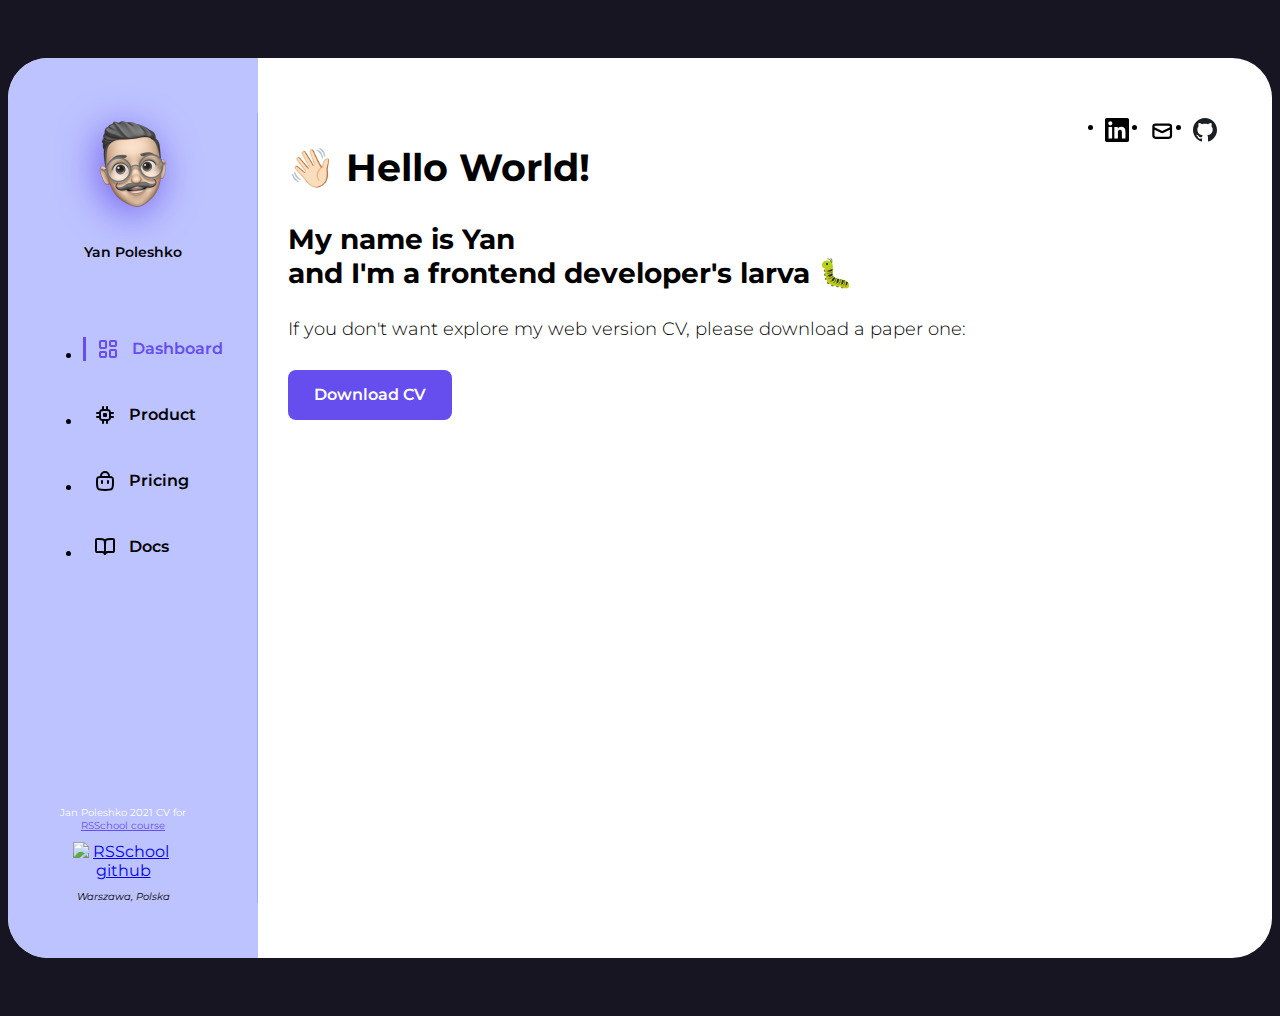
==== cv-html-css/index.html @ 8438a8d0 "feat: add social links to header and start section" ====
<!DOCTYPE html>

<html lang="en">

<head>
    <meta charset="UTF-8">
    <meta http-equiv="X-UA-Compatible" content="IE=edge">
    <meta name="viewport" content="width=device-width, initial-scale=1.0">


    <link rel="stylesheet" href="https://unpkg.com/sanitize.css">
    <link rel="stylesheet" href="./style.css">

    <script async src="script.js" type="module"></script>

    <link rel="apple-touch-icon" sizes="180x180" href="assets/favicon/apple-touch-icon.png">
    <link rel="icon" type="image/png" sizes="32x32" href="assets/favicon/favicon-32x32.png">
    <link rel="icon" type="image/png" sizes="16x16" href="assets/favicon/favicon-16x16.png">
    <link rel="manifest" href="assets/favicon/site.webmanifest">
    <link rel="mask-icon" href="assets/favicon/safari-pinned-tab.svg" color="#5bbad5">
    <meta name="msapplication-TileColor" content="#da532c">
    <meta name="theme-color" content="#ffffff">

    <title>CV Jan Poleshko</title>
</head>

<body>
    <div class="body__container">
        <header>
            <div class="header__container">
                <div class="sideheader__photo_container">
                    <figure id="my_photo">
                        <img src="images/memoji.png"
                             alt="My memoji">
                    </figure>
                </div>
                <div class="sideheader__name_container">
                    <h1>Yan Poleshko</h1>
                </div>
                <div class="sideheader__menu_container">
                    <nav class="main_navigation">
                        <ul>
                            <li class="main_navigation__item active"><a href="#" id="dashboard">Dashboard</a></li>
                            <li class="main_navigation__item"><a href="#" id="product">Product</a></li>
                            <li class="main_navigation__item"><a href="#" id="pricing">Pricing</a></li>
                            <li class="main_navigation__item"><a href="#" id="docs">Docs</a></li>
                        </ul>
                    </nav>
                </div>
                <div class="topheader__socials_container">
                    <nav class="social_navigation">
                        <ul>
                            <li class="social_navigation__item"><a href="https://www.linkedin.com/in/shadowinhaze/" id="linkedin" title="My LinkedIn: @shadowinhaze"></a></li>
                            <li class="social_navigation__item"><a href="mailto:poleshkophillip@gmail.com" id="e-mail" title="Send me a mail!"></a></li>
                            <li class="social_navigation__item"><a href="#" id="github" title="My opens github repos"></a></li>
                        </ul>
                    </nav>
                </div>
            </div>
            <!-- <figure id="my_photo">
                <img src="images/photo.png"
                     alt="My face">
                <figcaption>Hi, it's me</figcaption>
            </figure> --> 
        </header>
        <main>
            <section id="greeting">
                <h2>👋🏻 Hello World!</h2>
                <h3>My name is Yan<br>and I'm a frontend developer's larva 🐛</h3>
                <p>If you don't want explore my web version CV, please download a paper one:</p>
                <a href="#" class="default_button" title="download paper version of Yan's CV">Download CV</a>
            </section>
            <!-- <section id="summary">
                <h3>Summary</h3>
                <p>
                    Want to create and maintain optimally functional websites and applications as tools in achieving the
                    company mission and vision.
                    
                    As a part of a marketing department in previous company, I intented to make good POS-meterials, watched
                    for SEO and base workflow, promotions for various channels.
                    
                    One of my goals includes constantly improving my skills in web-development.
                    
                    I want to use my knowledges of business processes to build rather good ERP / CRM systems, improve
                    synchronizations between different modern and performance systems.
                </p>
            </section>
    
            <section id="main_Features">
                <div class="main_Features__block">
                    <h3>Employment</h3>
                    <div>
                        <h4>Algimed Ltd. WebMaster</h4>
                        <p>2015 - 2021</p>
                    </div>
                </div>
    
                <div class="main_Features__block">
                    <h3>Education</h3>
                    <div>
                        <h4>BSU (Belarus)</h4>
                        <p>2012-17 -> Biological faculty Bachelor</p>
                    </div>
                </div>
    
                <div class="main_Features__block">
                    <h3>Examples</h3>
                    <div>
                        <ul class="exp-list">
                            <li>Sites of Algimed Ltd (<a href="algimed.com" target="_blank">algimed.com</a>, <a
                                    href="algimed-techno.com" target="_blank">algimed-techno.com</a>);</li>
                            <li><a href="https://www.codewars.com/users/shadowinhaze/completed_solutions"
                                    target="_blank">Profile</a> at CodeWars platform.</li>
                        </ul>
                    </div>
                </div>
    
                <div class="main_Features__block">
                    <h3>Technical skills</h3>
                    <div>
                        <ul class="exp-list">
                            <li>Javascript</li>
                            <li>HTML and CSS</li>
                            <li>Bash</li>
                            <li>Git</li>
                            <li>UNIX</li>
                            <li>Docker</li>
                            <li>PHP</li>
                            <li>UX/UI</li>
                            <li>InDesign / Illustrator</li>
                        </ul>
                    </div>
                </div>
    
                <div class="main_Features__block">
                    <h3>Languages</h3>
                    <div>
                        <ul class="default-list">
                            <li><strong>Russian</strong> - native;</li>
                            <li><strong>Polish</strong> - B1;</li>
                            <li><strong>English</strong> - A2 / B1, lots of chat with SM / PM / Applicators from different
                                companies.
                            </li>
                        </ul>
                    </div>
                </div>
            </section> -->
        </main>
        <footer>
            <div class="footer_container">
                <p class="footer_text">Jan Poleshko 2021 CV for<br><a href="https://rs.school/js/">RSSchool course</a></p>
                <a href="https://github.com/rolling-scopes-school" title="RSS project github"><img class="logo" src="https://rs.school/images/rs_school_js.svg" alt="RSSchool github"></a>
                <address>
                    Warszawa, Polska
                </address>
            </div>
        </footer>
    </div>
</body>

</html>
---- cv-html-css/style.css ----
@import url("https://fonts.googleapis.com/css2?family=Montserrat:wght@300;400;600;700&display=swap");
header {
  width: 230px;
  background-color: #BDC3FF;
  border-radius: 40px 0 0 40px;
  padding: 55px 0px 55px 20px;
}
header .header__container {
  display: flex;
  flex-direction: column;
  height: 100%;
  padding-right: 20px;
  border-right: 1px solid #A3AAF5;
}
header .header__container .sideheader__photo_container figure {
  margin: 0;
  text-align: center;
}
header .header__container .sideheader__photo_container figure img {
  filter: drop-shadow(-4px 8px 19px rgba(101, 77, 238, 0.82));
}
header .header__container .sideheader__name_container {
  margin: 15px 0 50px 0px;
}
header .header__container .sideheader__name_container h1 {
  font-style: normal;
  font-weight: 600;
  font-size: 14px;
  line-height: 17px;
  text-align: center;
}
header .header__container .sideheader__menu_container {
  flex-grow: 2;
  display: flex;
  justify-content: center;
}
header .header__container .sideheader__menu_container .main_navigation .main_navigation__item {
  margin-bottom: 42px;
}
header .header__container .sideheader__menu_container .main_navigation .main_navigation__item a {
  position: relative;
  font-weight: 600;
  font-size: 16px;
  line-height: 20px;
  display: flex;
  align-items: center;
  padding-left: 10px;
  color: #000000;
  text-decoration: none;
}
header .header__container .sideheader__menu_container .main_navigation .main_navigation__item a:before {
  content: "";
  height: 24px;
  width: 24px;
  margin-right: 12px;
}
header .header__container .sideheader__menu_container .main_navigation .main_navigation__item #dashboard:before {
  background-image: url(./images/icons/dashboard_alt.svg);
}
header .header__container .sideheader__menu_container .main_navigation .main_navigation__item #product:before {
  background-image: url(./images/icons/cpu.svg);
}
header .header__container .sideheader__menu_container .main_navigation .main_navigation__item #pricing:before {
  background-image: url(./images/icons/bag.svg);
}
header .header__container .sideheader__menu_container .main_navigation .main_navigation__item #docs:before {
  background-image: url(./images/icons/book_open.svg);
}
header .header__container .sideheader__menu_container .main_navigation .main_navigation__item.active a {
  color: #654DEE;
  border-left: 3px solid #654DEE;
}
header .header__container .sideheader__menu_container .main_navigation .main_navigation__item.active a:before {
  filter: invert(27%) sepia(99%) saturate(2144%) hue-rotate(239deg) brightness(94%) contrast(98%);
}
header .header__container .topheader__socials_container {
  position: absolute;
  top: 44px;
  right: 55px;
}
header .header__container .topheader__socials_container .social_navigation ul {
  display: flex;
  column-gap: 20px;
}
header .header__container .topheader__socials_container .social_navigation ul .social_navigation__item a {
  display: block;
  width: 24px;
  height: 24px;
  background-size: cover;
  background-repeat: no-repeat;
}
header .header__container .topheader__socials_container .social_navigation ul .social_navigation__item a:hover {
  filter: invert(27%) sepia(99%) saturate(2144%) hue-rotate(239deg) brightness(94%) contrast(98%);
}
header .header__container .topheader__socials_container .social_navigation ul .social_navigation__item #linkedin {
  background-image: url(./images/icons/linkedin.svg);
}
header .header__container .topheader__socials_container .social_navigation ul .social_navigation__item #github {
  background-image: url(./images/icons/github.svg);
}
header .header__container .topheader__socials_container .social_navigation ul .social_navigation__item #e-mail {
  background-image: url(./images/icons/envelop.svg);
  background-size: 110%;
}

main {
  padding: 55px 0 55px 30px;
}

#greeting h2 {
  font-weight: bold;
  font-size: 38px;
  line-height: 46px;
}
#greeting h3 {
  font-size: 28px;
}
#greeting p {
  font-weight: 300;
  font-size: 18px;
  line-height: 22px;
}

footer {
  position: absolute;
  bottom: 55px;
  left: 52px;
}
footer .footer_container {
  justify-self: flex-end;
  text-align: center;
}
footer .footer_container .footer_text {
  text-align: center;
  font-size: 10px;
  color: #ffffff;
}
footer .footer_container .footer_text a {
  color: #654DEE;
}
footer .footer_container .logo {
  max-width: 100px;
}
footer .footer_container address {
  margin-top: 10px;
  font-size: 10px;
}

html {
  scroll-behavior: smooth;
  background-color: #171521;
  font-family: Montserrat;
}

body {
  display: flex;
  justify-content: center;
}

.body__container {
  position: relative;
  display: flex;
  width: 1440px;
  min-height: 900px;
  margin: 50px 0;
  background-color: #ffffff;
  border-radius: 40px;
}

.default_button {
  display: block;
  width: max-content;
  font-size: 16px;
  font-weight: 600;
  line-height: 20px;
  color: white;
  background: #654DEE;
  padding: 15px 26px;
  border-radius: 8px;
  text-decoration: none;
  margin: 30px 0;
  transition: all 0.3s ease;
}
.default_button:hover {
  background: #171521;
}

/*# sourceMappingURL=style.css.map */
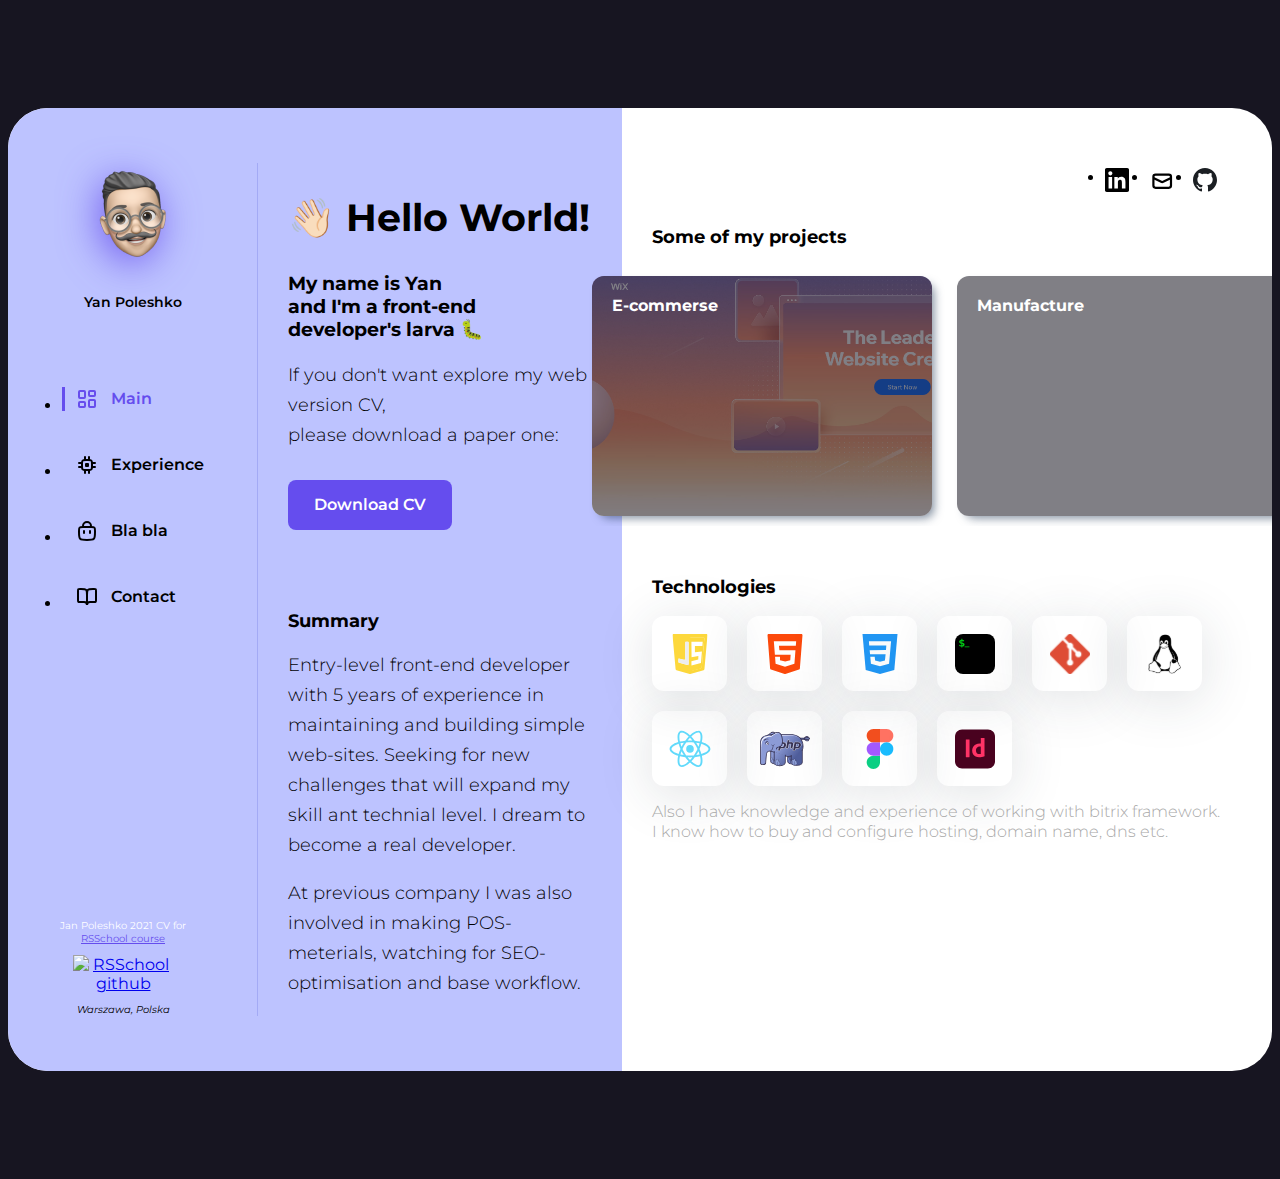
==== commit 7a8a3b2c: "feat: add page switcher and main_page content" ====
--- a/cv-html-css/index.html
+++ b/cv-html-css/index.html
@@ -11,7 +11,8 @@
     <link rel="stylesheet" href="https://unpkg.com/sanitize.css">
     <link rel="stylesheet" href="./style.css">
 
-    <script async src="script.js" type="module"></script>
+    <script async src="./scripts/slider.js" type="module"></script>
+    <script async src="./scripts/pager.js" type="module"></script>
 
     <link rel="apple-touch-icon" sizes="180x180" href="assets/favicon/apple-touch-icon.png">
     <link rel="icon" type="image/png" sizes="32x32" href="assets/favicon/favicon-32x32.png">
@@ -30,8 +31,8 @@
             <div class="header__container">
                 <div class="sideheader__photo_container">
                     <figure id="my_photo">
-                        <img src="images/memoji.png"
-                             alt="My memoji">
+                        <img src="images/memoji.png" alt="My memoji">
+                        <!-- <img src="images/photo_rep.png" alt="My memoji"> -->
                     </figure>
                 </div>
                 <div class="sideheader__name_container">
@@ -40,10 +41,10 @@
                 <div class="sideheader__menu_container">
                     <nav class="main_navigation">
                         <ul>
-                            <li class="main_navigation__item active"><a href="#" id="dashboard">Dashboard</a></li>
-                            <li class="main_navigation__item"><a href="#" id="product">Product</a></li>
-                            <li class="main_navigation__item"><a href="#" id="pricing">Pricing</a></li>
-                            <li class="main_navigation__item"><a href="#" id="docs">Docs</a></li>
+                            <li class="main_navigation__item active"><a href="#" id="dashboard" data-for-page="main_page">Main</a></li>
+                            <li class="main_navigation__item"><a href="#" id="product" data-for-page="exp">Experience</a></li>
+                            <li class="main_navigation__item"><a href="#" id="pricing" data-for-page="bla">Bla bla</a></li>
+                            <li class="main_navigation__item"><a href="#" id="docs" data-for-page="contact">Contact</a></li>
                         </ul>
                     </nav>
                 </div>
@@ -57,36 +58,68 @@
                     </nav>
                 </div>
             </div>
-            <!-- <figure id="my_photo">
-                <img src="images/photo.png"
-                     alt="My face">
-                <figcaption>Hi, it's me</figcaption>
-            </figure> --> 
         </header>
         <main>
-            <section id="greeting">
-                <h2>👋🏻 Hello World!</h2>
-                <h3>My name is Yan<br>and I'm a frontend developer's larva 🐛</h3>
-                <p>If you don't want explore my web version CV, please download a paper one:</p>
-                <a href="#" class="default_button" title="download paper version of Yan's CV">Download CV</a>
-            </section>
-            <!-- <section id="summary">
-                <h3>Summary</h3>
-                <p>
-                    Want to create and maintain optimally functional websites and applications as tools in achieving the
-                    company mission and vision.
+            <div class="main__page_content is-active" data-page="main_page">
+                <div class="main__container left_container">
+                    <section id="greeting">
+                        <h2>👋🏻 Hello World!</h2>
+                        <h3>My name is Yan<br>and I'm a front-end developer's larva 🐛</h3>
+                        <p class="default_p">If you don't want explore my web version CV,<br> please download a paper one:</p>
+                        <a href="#" class="default_button" title="download paper version of Yan's CV">Download CV</a>
+                    </section>
                     
-                    As a part of a marketing department in previous company, I intented to make good POS-meterials, watched
-                    for SEO and base workflow, promotions for various channels.
-                    
-                    One of my goals includes constantly improving my skills in web-development.
-                    
-                    I want to use my knowledges of business processes to build rather good ERP / CRM systems, improve
-                    synchronizations between different modern and performance systems.
-                </p>
-            </section>
-    
-            <section id="main_Features">
+                    <section id="summary">
+                        <h3 class="default_h3">Summary</h3>
+                        <p class="default_p">
+                            Entry-level front-end developer with 5 years of experience in maintaining and building simple web-sites.
+                            Seeking for new challenges that will expand my skill ant technial level. I dream to become a real developer.
+                        </p>
+                        <p class="default_p">
+                            At previous company I was also involved in making POS-meterials, watching for SEO-optimisation and base workflow.
+                        </p>
+                    </section>
+                </div>
+                <div class="main__container right_container">
+                    <section id="projects_slider">
+                        <h3 class="default_h3">Some of my projects</h3>
+                        <div class="slider__wrapper">
+                            <div id="al" class="slider__item"><h4>E-commerse</h4></div>
+                            <div id="at" class="slider__item"><h4>Manufacture</h4></div>
+                            <div id="rss-webclock" class="slider__item"><h4>Web-clock</h4></div>
+                            <div id="rss-webplayer" class="slider__item"><h4>Web-player</h4></div>
+                            <div id="tf" class="slider__item"><h4>Agriculture</h4></div>
+                        </div>
+                    </section>
+                    <section id="skills">
+                        <h3 class="default_h3">Technologies</h3>
+                        <ul class="skills-list">
+                            <li id="js">Javascript</li>
+                            <li id="html5">HTML and CSS</li>
+                            <li id="css3">CSS3</li>
+                            <li id="bash">Bash</li>
+                            <li id="git">Git</li>
+                            <li id="linux">UNIX</li>
+                            <li id="react">React</li>
+                            <li id="php">PHP</li>
+                            <li id="ux_ui">UX/UI</li>
+                            <li id="adobe">InDesign / Illustrator</li>
+                        </ul>
+                        <p class="default_p">Also I have knowledge and experience of working with bitrix framework.<br>I know how to buy and configure hosting, domain name, dns etc.</p>
+                    </section>
+                </div>
+            </div>
+            
+            <div class="main__page_content" data-page="exp">
+                <h1>Experience</h1>
+            </div>
+            <div class="main__page_content" data-page="bla">
+                <h1>Bla bla</h1>
+            </div>
+            <div class="main__page_content" data-page="contact">
+                <h1>Contact</h1>
+            </div>
+            <!-- <section id="main_Features">
                 <div class="main_Features__block">
                     <h3>Employment</h3>
                     <div>
@@ -114,24 +147,7 @@
                         </ul>
                     </div>
                 </div>
-    
-                <div class="main_Features__block">
-                    <h3>Technical skills</h3>
-                    <div>
-                        <ul class="exp-list">
-                            <li>Javascript</li>
-                            <li>HTML and CSS</li>
-                            <li>Bash</li>
-                            <li>Git</li>
-                            <li>UNIX</li>
-                            <li>Docker</li>
-                            <li>PHP</li>
-                            <li>UX/UI</li>
-                            <li>InDesign / Illustrator</li>
-                        </ul>
-                    </div>
-                </div>
-    
+      
                 <div class="main_Features__block">
                     <h3>Languages</h3>
                     <div>
--- a/cv-html-css/style.css
+++ b/cv-html-css/style.css
@@ -1,6 +1,24 @@
 @import url("https://fonts.googleapis.com/css2?family=Montserrat:wght@300;400;600;700&display=swap");
+.default_h3 {
+  font-family: Montserrat;
+  font-style: normal;
+  font-weight: bold;
+  font-size: 18px;
+  line-height: 22px;
+  color: #000000;
+}
+
+.default_p {
+  font-family: Montserrat;
+  font-style: normal;
+  font-weight: 300;
+  font-size: 18px;
+  line-height: 30px;
+  color: #000000;
+}
+
 header {
-  width: 230px;
+  min-width: 230px;
   background-color: #BDC3FF;
   border-radius: 40px 0 0 40px;
   padding: 55px 0px 55px 20px;
@@ -47,6 +65,7 @@
   padding-left: 10px;
   color: #000000;
   text-decoration: none;
+  border-left: 3px solid transparent;
 }
 header .header__container .sideheader__menu_container .main_navigation .main_navigation__item a:before {
   content: "";
@@ -103,8 +122,24 @@
   background-size: 110%;
 }
 
-main {
-  padding: 55px 0 55px 30px;
+.main__page_content {
+  flex-grow: 2;
+  display: none;
+}
+.main__page_content.is-active {
+  display: flex;
+}
+.main__page_content .main__container {
+  height: 100%;
+}
+.main__page_content .main__container.left_container {
+  max-width: 580px;
+  padding: 55px 30px;
+  background-color: #BDC3FF;
+}
+.main__page_content .main__container.right_container {
+  padding: 100px 0px 55px 30px;
+  flex-grow: 2;
 }
 
 #greeting h2 {
@@ -112,13 +147,130 @@
   font-size: 38px;
   line-height: 46px;
 }
-#greeting h3 {
-  font-size: 28px;
-}
-#greeting p {
-  font-weight: 300;
-  font-size: 18px;
-  line-height: 22px;
+
+#summary {
+  margin-top: 80px;
+}
+
+#projects_slider {
+  display: flex;
+  flex-wrap: wrap;
+  justify-content: flex-start;
+}
+#projects_slider .slider__wrapper {
+  max-width: 670px;
+  margin-left: -70px;
+  display: flex;
+  column-gap: 25px;
+  padding: 10px;
+  overflow-x: scroll;
+  scrollbar-width: none;
+}
+#projects_slider .slider__wrapper::-webkit-scrollbar {
+  width: 0;
+}
+#projects_slider .slider__wrapper.active {
+  cursor: grabbing;
+  cursor: -webkit-grabbing;
+}
+#projects_slider .slider__wrapper.active .slider__item h4::selection {
+  background-color: transparent;
+}
+#projects_slider .slider__wrapper.active .slider__item h4::-moz-selection {
+  background-color: transparent;
+}
+#projects_slider .slider__wrapper .slider__item {
+  position: relative;
+  height: 200px;
+  min-width: 300px;
+  padding: 20px;
+  background: #ffffff;
+  box-shadow: 5px 5px 10px -3px rgba(23, 48, 79, 0.55);
+  border-radius: 12px;
+  background-size: cover;
+}
+#projects_slider .slider__wrapper .slider__item h4 {
+  position: absolute;
+  margin: 0;
+  color: #ffffff;
+}
+#projects_slider .slider__wrapper .slider__item::before {
+  content: "";
+  position: absolute;
+  height: 100%;
+  width: 100%;
+  top: 0;
+  left: 0;
+  border-radius: 12px;
+  background: rgba(23, 21, 33, 0.55);
+}
+#projects_slider .slider__wrapper #al {
+  background-image: url("./images/proj-slider/wix.png");
+}
+
+#skills {
+  margin-top: 50px;
+}
+#skills .skills-list {
+  display: flex;
+  column-gap: 20px;
+  row-gap: 20px;
+  flex-wrap: wrap;
+}
+#skills .skills-list li {
+  height: 75px;
+  width: 75px;
+  box-shadow: 0px 8px 54px rgba(40, 52, 67, 0.15);
+  list-style-type: none;
+  color: transparent;
+  border-radius: 12px;
+  background-size: 40px 40px;
+  background-repeat: no-repeat;
+  background-position: center;
+}
+#skills .skills-list li::selection {
+  background-color: transparent;
+}
+#skills .skills-list li::-moz-selection {
+  background-color: transparent;
+}
+#skills #js {
+  background-image: url("./images/icons/technology/js.svg");
+}
+#skills #html5 {
+  background-image: url("./images/icons/technology/html-5.svg");
+}
+#skills #css3 {
+  background-image: url("./images/icons/technology/css-3.svg");
+}
+#skills #git {
+  background-image: url("./images/icons/technology/git.svg");
+}
+#skills #bash {
+  background-image: url("./images/icons/technology/bash.svg");
+}
+#skills #linux {
+  background-image: url("./images/icons/technology/linux.svg");
+}
+#skills #react {
+  background-image: url("./images/icons/technology/react.svg");
+  background-size: 70px 70px;
+}
+#skills #php {
+  background-image: url("./images/icons/technology/php.svg");
+  background-size: 50px 50px;
+}
+#skills #ux_ui {
+  background-image: url("./images/icons/technology/figma.svg");
+  background-size: 40px 40px;
+}
+#skills #adobe {
+  background-image: url("./images/icons/technology/adobe.svg");
+}
+#skills p {
+  color: #a8a8a8;
+  font-size: 16px;
+  line-height: 20px;
 }
 
 footer {
@@ -146,6 +298,10 @@
   font-size: 10px;
 }
 
+ul {
+  padding-left: 0;
+}
+
 html {
   scroll-behavior: smooth;
   background-color: #171521;
@@ -154,6 +310,7 @@
 
 body {
   display: flex;
+  align-items: center;
   justify-content: center;
 }
 
@@ -161,8 +318,8 @@
   position: relative;
   display: flex;
   width: 1440px;
-  min-height: 900px;
-  margin: 50px 0;
+  min-height: 800px;
+  margin: 100px 0;
   background-color: #ffffff;
   border-radius: 40px;
 }
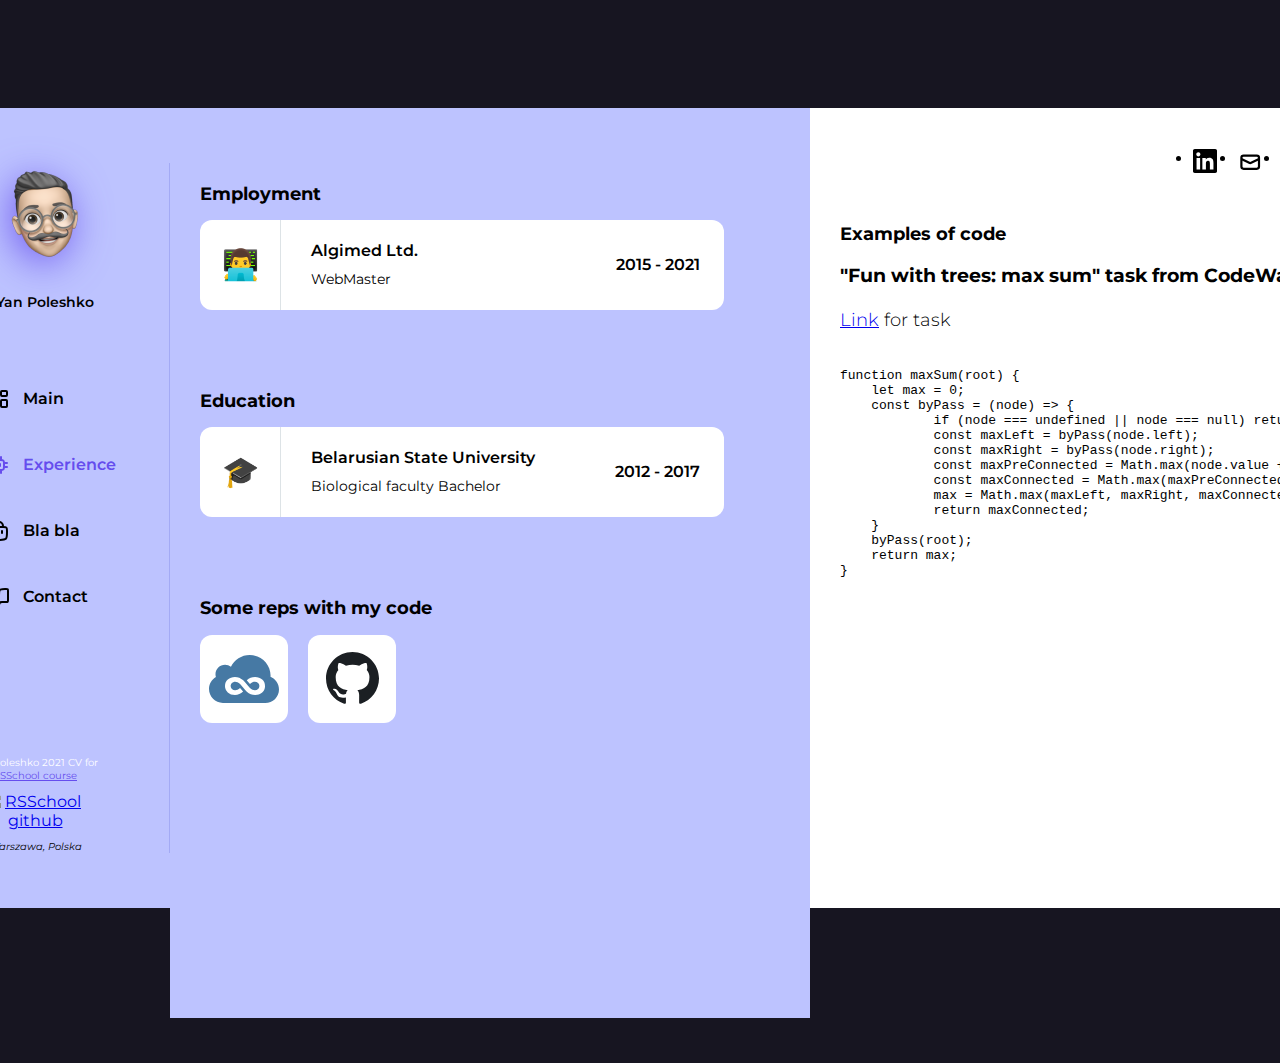
==== commit 02b5a768: "feat: add the second page of cv" ====
--- a/cv-html-css/index.html
+++ b/cv-html-css/index.html
@@ -9,11 +9,15 @@
 
 
     <link rel="stylesheet" href="https://unpkg.com/sanitize.css">
+    <link rel="stylesheet" href="//cdnjs.cloudflare.com/ajax/libs/highlight.js/11.2.0/styles/default.min.css">
     <link rel="stylesheet" href="./style.css">
-
+    
+
+    <script src="//cdnjs.cloudflare.com/ajax/libs/highlight.js/11.2.0/highlight.min.js"></script>
+    <script>hljs.highlightAll();</script>
     <script async src="./scripts/slider.js" type="module"></script>
     <script async src="./scripts/pager.js" type="module"></script>
-
+    
     <link rel="apple-touch-icon" sizes="180x180" href="assets/favicon/apple-touch-icon.png">
     <link rel="icon" type="image/png" sizes="32x32" href="assets/favicon/favicon-32x32.png">
     <link rel="icon" type="image/png" sizes="16x16" href="assets/favicon/favicon-16x16.png">
@@ -41,26 +45,26 @@
                 <div class="sideheader__menu_container">
                     <nav class="main_navigation">
                         <ul>
-                            <li class="main_navigation__item active"><a href="#" id="dashboard" data-for-page="main_page">Main</a></li>
-                            <li class="main_navigation__item"><a href="#" id="product" data-for-page="exp">Experience</a></li>
-                            <li class="main_navigation__item"><a href="#" id="pricing" data-for-page="bla">Bla bla</a></li>
-                            <li class="main_navigation__item"><a href="#" id="docs" data-for-page="contact">Contact</a></li>
+                            <li class="main_navigation__item"><a href="#main" id="dashboard" data-for-page="main_page">Main</a></li>
+                            <li class="main_navigation__item active"><a href="#experience" id="product" data-for-page="exp">Experience</a></li>
+                            <li class="main_navigation__item"><a href="#bla" id="pricing" data-for-page="bla">Bla bla</a></li>
+                            <li class="main_navigation__item"><a href="#contact" id="docs" data-for-page="contact">Contact</a></li>
                         </ul>
                     </nav>
                 </div>
                 <div class="topheader__socials_container">
                     <nav class="social_navigation">
                         <ul>
-                            <li class="social_navigation__item"><a href="https://www.linkedin.com/in/shadowinhaze/" id="linkedin" title="My LinkedIn: @shadowinhaze"></a></li>
-                            <li class="social_navigation__item"><a href="mailto:poleshkophillip@gmail.com" id="e-mail" title="Send me a mail!"></a></li>
-                            <li class="social_navigation__item"><a href="#" id="github" title="My opens github repos"></a></li>
+                            <li class="social_navigation__item"><a href="https://www.linkedin.com/in/shadowinhaze/" id="linkedin" title="My LinkedIn: @shadowinhaze" target="_blank"></a></li>
+                            <li class="social_navigation__item"><a href="mailto:poleshkophillip@gmail.com" id="e-mail" title="Send me a mail!" target="_blank"></a></li>
+                            <li class="social_navigation__item"><a href="#" id="github" title="My opens github repos" target="_blank"></a></li>
                         </ul>
                     </nav>
                 </div>
             </div>
         </header>
         <main>
-            <div class="main__page_content is-active" data-page="main_page">
+            <div class="main__page_content" data-page="main_page">
                 <div class="main__container left_container">
                     <section id="greeting">
                         <h2>👋🏻 Hello World!</h2>
@@ -70,7 +74,7 @@
                     </section>
                     
                     <section id="summary">
-                        <h3 class="default_h3">Summary</h3>
+                        <h2 class="default_h2">Summary</h2>
                         <p class="default_p">
                             Entry-level front-end developer with 5 years of experience in maintaining and building simple web-sites.
                             Seeking for new challenges that will expand my skill ant technial level. I dream to become a real developer.
@@ -82,9 +86,9 @@
                 </div>
                 <div class="main__container right_container">
                     <section id="projects_slider">
-                        <h3 class="default_h3">Some of my projects</h3>
+                        <h2 class="default_h2">Some of my projects</h2>
                         <div class="slider__wrapper">
-                            <div id="al" class="slider__item"><h4>E-commerse</h4></div>
+                            <div id="al" class="slider__item"><h4>E-commerce</h4></div>
                             <div id="at" class="slider__item"><h4>Manufacture</h4></div>
                             <div id="rss-webclock" class="slider__item"><h4>Web-clock</h4></div>
                             <div id="rss-webplayer" class="slider__item"><h4>Web-player</h4></div>
@@ -92,7 +96,7 @@
                         </div>
                     </section>
                     <section id="skills">
-                        <h3 class="default_h3">Technologies</h3>
+                        <h2 class="default_h2">Technologies</h2>
                         <ul class="skills-list">
                             <li id="js">Javascript</li>
                             <li id="html5">HTML and CSS</li>
@@ -110,32 +114,67 @@
                 </div>
             </div>
             
-            <div class="main__page_content" data-page="exp">
-                <h1>Experience</h1>
-            </div>
+            <div class="main__page_content is-active" data-page="exp">
+                <div class="main__container left_container">
+                    <section id="work">
+                        <h2 class="default_h2">Employment</h2>
+                        <div class="card_item">
+                            <div id="work-icon" class="icon-block">👨‍💻</div>
+                            <div class="main-block"><h3>Algimed Ltd.</h3><p>WebMaster</p></div>
+                            <div class="date-block">2015 - 2021</div>
+                        </div>
+                    </section>
+
+                    <section id="education">
+                        <h2 class="default_h2">Education</h2>
+                        <div class="card_item">
+                            <div id="eductaion-icon" class="icon-block">🎓</div>
+                            <div class="main-block"><h3>Belarusian State University</h3><p>Biological faculty Bachelor</p></div>
+                            <div class="date-block">2012 - 2017</div>
+                        </div>
+                    </section>
+                    <section id="outer_examples">
+                        <h2 class="default_h2">Some reps with my code</h2>
+                        <ul>
+                            <li id="jsfiddle"><a href="https://jsfiddle.net/user/shadowinhaze/fiddles/" target="_blank" title="My JS-fiddle"></a></li> 
+                            <li id="git-hub"><a href="#" target="_blank" title="My git-hub"></a></li>
+                        </ul>
+                    </section>
+                </div>
+                <div class="main__container right_container">
+                    <section id="examples_of_code">
+                        <h2 class="default_h2">Examples of code</h2>
+                        <h3 class="avenger__b">"Fun with trees: max sum" task from CodeWars</h3>
+                        <p class="default_p"><a href="https://www.codewars.com/kata/57e5279b7cf1aea5cf000359" target="_blank" title="Fun with trees task codewars">Link</a> for task</p>
+                        <pre>
+                            <code>
+function maxSum(root) {
+    let max = 0;
+    const byPass = (node) => {
+            if (node === undefined || node === null) return 0;
+            const maxLeft = byPass(node.left);
+            const maxRight = byPass(node.right);
+            const maxPreConnected = Math.max(node.value + maxLeft, node.value + maxRight);
+            const maxConnected = Math.max(maxPreConnected, maxLeft + node.value, maxRight + node.value);
+            max = Math.max(maxLeft, maxRight, maxConnected, node.value);
+            return maxConnected;
+    }
+    byPass(root);
+    return max;
+}
+                            </code>
+                        </pre>
+                    </section>
+                </div>
+            </div>
+
             <div class="main__page_content" data-page="bla">
                 <h1>Bla bla</h1>
             </div>
             <div class="main__page_content" data-page="contact">
                 <h1>Contact</h1>
             </div>
-            <!-- <section id="main_Features">
-                <div class="main_Features__block">
-                    <h3>Employment</h3>
-                    <div>
-                        <h4>Algimed Ltd. WebMaster</h4>
-                        <p>2015 - 2021</p>
-                    </div>
-                </div>
-    
-                <div class="main_Features__block">
-                    <h3>Education</h3>
-                    <div>
-                        <h4>BSU (Belarus)</h4>
-                        <p>2012-17 -> Biological faculty Bachelor</p>
-                    </div>
-                </div>
-    
+            <!-- 
                 <div class="main_Features__block">
                     <h3>Examples</h3>
                     <div>
--- a/cv-html-css/style.css
+++ b/cv-html-css/style.css
@@ -1,5 +1,5 @@
 @import url("https://fonts.googleapis.com/css2?family=Montserrat:wght@300;400;600;700&display=swap");
-.default_h3 {
+.default_h2 {
   font-family: Montserrat;
   font-style: normal;
   font-weight: bold;
@@ -94,7 +94,7 @@
 }
 header .header__container .topheader__socials_container {
   position: absolute;
-  top: 44px;
+  top: 25px;
   right: 55px;
 }
 header .header__container .topheader__socials_container .social_navigation ul {
@@ -123,7 +123,6 @@
 }
 
 .main__page_content {
-  flex-grow: 2;
   display: none;
 }
 .main__page_content.is-active {
@@ -133,7 +132,7 @@
   height: 100%;
 }
 .main__page_content .main__container.left_container {
-  max-width: 580px;
+  min-width: 580px;
   padding: 55px 30px;
   background-color: #BDC3FF;
 }
@@ -209,7 +208,7 @@
 }
 
 #skills {
-  margin-top: 50px;
+  margin-top: 80px;
 }
 #skills .skills-list {
   display: flex;
@@ -273,6 +272,101 @@
   line-height: 20px;
 }
 
+#work {
+  margin-top: 20px;
+}
+
+#education {
+  margin-top: 80px;
+}
+
+#outer_examples {
+  margin-top: 80px;
+}
+#outer_examples ul {
+  display: flex;
+  column-gap: 20px;
+}
+#outer_examples ul li {
+  list-style: none;
+  height: 88px;
+  width: 88px;
+  border-radius: 12px;
+  background: #ffffff;
+  background-size: 80%;
+  background-position: center;
+  background-repeat: no-repeat;
+  transition: transform 0.3s ease;
+}
+#outer_examples ul li:hover {
+  transform: scale(1.1);
+}
+#outer_examples ul li a {
+  display: block;
+  height: 100%;
+  width: 100%;
+}
+#outer_examples ul #jsfiddle {
+  background-image: url("./images/icons/technology/js-fiddle.svg");
+}
+#outer_examples ul #git-hub {
+  background-image: url("./images/icons/github.svg");
+  background-size: 60%;
+}
+
+#examples_of_code {
+  max-width: 560px;
+}
+#examples_of_code code {
+  border-radius: 12px;
+}
+
+.card_item {
+  display: flex;
+  align-content: stretch;
+  align-items: center;
+  max-width: 500px;
+  height: 90px;
+  padding: 0 24px 0 0;
+  border-radius: 12px;
+  background: #ffffff;
+  align-items: center;
+}
+.card_item .icon-block {
+  max-width: 80px;
+  height: 100%;
+  border-right: 1px solid #DDE3E6;
+  flex: 1;
+  display: flex;
+  align-items: center;
+  justify-content: center;
+  font-size: 30px;
+}
+.card_item .main-block {
+  padding: 20px 0 20px 30px;
+  flex: 2;
+}
+.card_item .main-block h3 {
+  margin: 0;
+  font-weight: 600;
+  font-size: 16px;
+  line-height: 20px;
+}
+.card_item .main-block p {
+  margin: 10px 0 0 0;
+  font-weight: normal;
+  font-size: 14px;
+  line-height: 17px;
+}
+.card_item .date-block {
+  flex: 1;
+  text-align: center;
+  max-width: max-content;
+  font-weight: 600;
+  font-size: 16px;
+  line-height: 20px;
+}
+
 footer {
   position: absolute;
   bottom: 55px;
@@ -312,6 +406,10 @@
   display: flex;
   align-items: center;
   justify-content: center;
+}
+
+main {
+  display: flex;
 }
 
 .body__container {
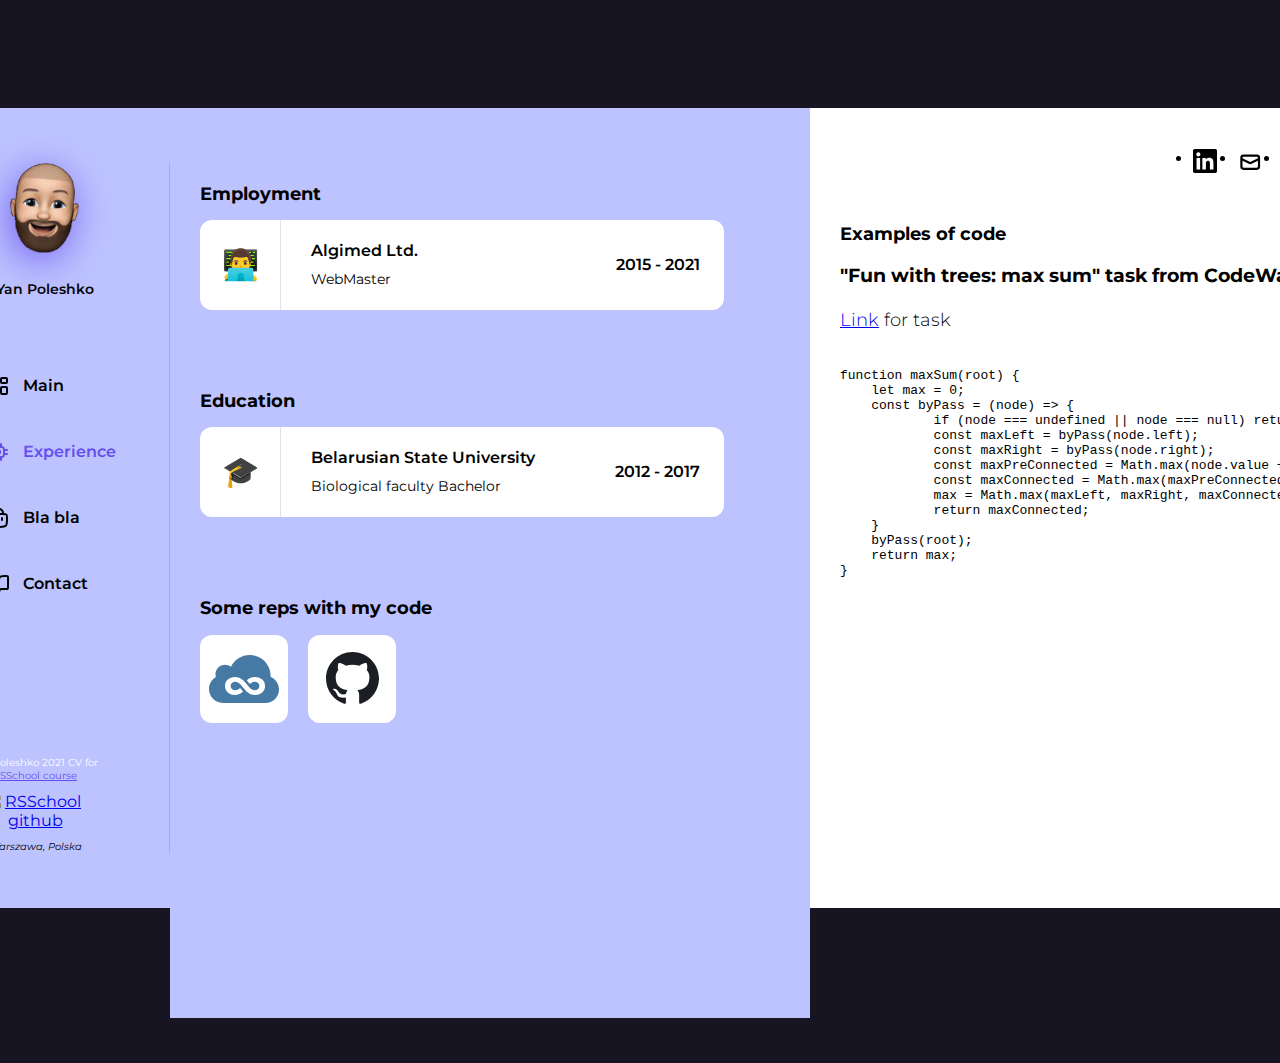
==== commit ee931196: "feat: add funny egg to photo cv" ====
--- a/cv-html-css/index.html
+++ b/cv-html-css/index.html
@@ -13,10 +13,10 @@
     <link rel="stylesheet" href="./style.css">
     
 
-    <script src="//cdnjs.cloudflare.com/ajax/libs/highlight.js/11.2.0/highlight.min.js"></script>
-    <script>hljs.highlightAll();</script>
+    <script async src="//cdnjs.cloudflare.com/ajax/libs/highlight.js/11.2.0/highlight.min.js"></script>
     <script async src="./scripts/slider.js" type="module"></script>
     <script async src="./scripts/pager.js" type="module"></script>
+    <script async src="./scripts/index.js" type="module"></script>
     
     <link rel="apple-touch-icon" sizes="180x180" href="assets/favicon/apple-touch-icon.png">
     <link rel="icon" type="image/png" sizes="32x32" href="assets/favicon/favicon-32x32.png">
@@ -35,8 +35,7 @@
             <div class="header__container">
                 <div class="sideheader__photo_container">
                     <figure id="my_photo">
-                        <img src="images/memoji.png" alt="My memoji">
-                        <!-- <img src="images/photo_rep.png" alt="My memoji"> -->
+                        <img src="./images/memoji.png" alt="My memoji">
                     </figure>
                 </div>
                 <div class="sideheader__name_container">
@@ -211,6 +210,7 @@
             </div>
         </footer>
     </div>
+    <script>hljs.highlightAll();</script>
 </body>
 
 </html>--- a/cv-html-css/style.css
+++ b/cv-html-css/style.css
@@ -30,11 +30,15 @@
   padding-right: 20px;
   border-right: 1px solid #A3AAF5;
 }
+header .header__container .sideheader__photo_container:hover {
+  cursor: crosshair;
+}
 header .header__container .sideheader__photo_container figure {
   margin: 0;
   text-align: center;
 }
 header .header__container .sideheader__photo_container figure img {
+  height: 90px;
   filter: drop-shadow(-4px 8px 19px rgba(101, 77, 238, 0.82));
 }
 header .header__container .sideheader__name_container {
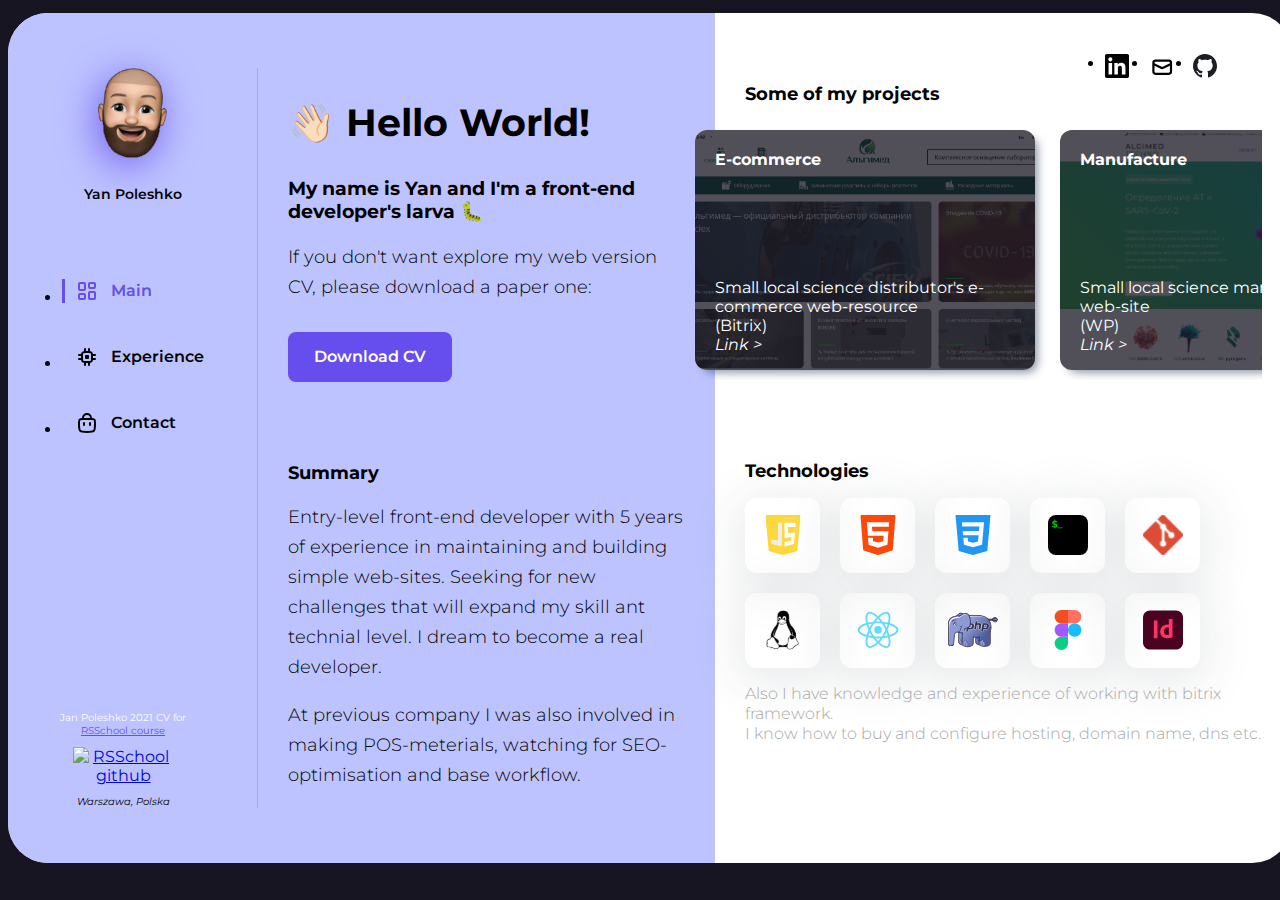
==== commit 899b5f6f: "feat: add adoptivity" ====
--- a/cv-html-css/index.html
+++ b/cv-html-css/index.html
@@ -5,7 +5,7 @@
 <head>
     <meta charset="UTF-8">
     <meta http-equiv="X-UA-Compatible" content="IE=edge">
-    <meta name="viewport" content="width=device-width, initial-scale=1.0">
+    <meta name="viewport" content="width=device-width, initial-scale=1">
 
 
     <link rel="stylesheet" href="https://unpkg.com/sanitize.css">
@@ -31,7 +31,7 @@
 
 <body>
     <div class="body__container">
-        <header>
+        <header class="header collapsed">
             <div class="header__container">
                 <div class="sideheader__photo_container">
                     <figure id="my_photo">
@@ -44,31 +44,31 @@
                 <div class="sideheader__menu_container">
                     <nav class="main_navigation">
                         <ul>
-                            <li class="main_navigation__item"><a href="#main" id="dashboard" data-for-page="main_page">Main</a></li>
-                            <li class="main_navigation__item active"><a href="#experience" id="product" data-for-page="exp">Experience</a></li>
-                            <li class="main_navigation__item"><a href="#bla" id="pricing" data-for-page="bla">Bla bla</a></li>
-                            <li class="main_navigation__item"><a href="#contact" id="docs" data-for-page="contact">Contact</a></li>
+                            <li class="main_navigation__item active"><a href="#main-page" id="main_page" data-for-page="main_page">Main</a></li>
+                            <li class="main_navigation__item"><a href="#exp-page" id="experience" data-for-page="exp">Experience</a></li>
+                            <li class="main_navigation__item"><a href="#contact-page" id="contacts" data-for-page="contact">Contact</a></li>
                         </ul>
                     </nav>
                 </div>
                 <div class="topheader__socials_container">
+                    <div class="burger_icon"></div>
                     <nav class="social_navigation">
                         <ul>
                             <li class="social_navigation__item"><a href="https://www.linkedin.com/in/shadowinhaze/" id="linkedin" title="My LinkedIn: @shadowinhaze" target="_blank"></a></li>
                             <li class="social_navigation__item"><a href="mailto:poleshkophillip@gmail.com" id="e-mail" title="Send me a mail!" target="_blank"></a></li>
-                            <li class="social_navigation__item"><a href="#" id="github" title="My opens github repos" target="_blank"></a></li>
+                            <li class="social_navigation__item"><a href="https://github.com/shadowinhaze?tab=repositories" id="github" title="My opens github repos" target="_blank"></a></li>
                         </ul>
                     </nav>
                 </div>
             </div>
         </header>
         <main>
-            <div class="main__page_content" data-page="main_page">
+            <div class="main__page_content is-active" data-page="main_page">
                 <div class="main__container left_container">
                     <section id="greeting">
                         <h2>👋🏻 Hello World!</h2>
-                        <h3>My name is Yan<br>and I'm a front-end developer's larva 🐛</h3>
-                        <p class="default_p">If you don't want explore my web version CV,<br> please download a paper one:</p>
+                        <h3>My name is Yan and I'm a front-end developer's larva 🐛</h3>
+                        <p class="default_p">If you don't want explore my web version CV, please download a paper one:</p>
                         <a href="#" class="default_button" title="download paper version of Yan's CV">Download CV</a>
                     </section>
                     
@@ -87,33 +87,33 @@
                     <section id="projects_slider">
                         <h2 class="default_h2">Some of my projects</h2>
                         <div class="slider__wrapper">
-                            <div id="al" class="slider__item"><h4>E-commerce</h4></div>
-                            <div id="at" class="slider__item"><h4>Manufacture</h4></div>
-                            <div id="rss-webclock" class="slider__item"><h4>Web-clock</h4></div>
-                            <div id="rss-webplayer" class="slider__item"><h4>Web-player</h4></div>
-                            <div id="tf" class="slider__item"><h4>Agriculture</h4></div>
+                            <div id="al" class="slider__item"><h4>E-commerce</h4><p>Small local science distributor's e-commerce web-resource<br>(Bitrix)<br><a href="https://algimed.com" target="_blank"><i>Link ></i></a></p></div>
+                            <div id="at" class="slider__item"><h4>Manufacture</h4><p>Small local science manufacture's web-site<br>(WP)<br><a href="https://algimed-techno.com" target="_blank"><i>Link ></i></a></p></div>
+                            <div id="rss-webclock" class="slider__item"><h4>Web-clock</h4><p>RSS stage-0 task-project<br><a href="https://rolling-scopes-school.github.io/shadowinhaze-JSFEPRESCHOOL/js-clock/" target="_blank"><i>Link ></i></a></p></div>
+                            <div id="rss-webplayer" class="slider__item"><h4>Web-player</h4><p>RSS stage-0 task-project<br><a href="https://rolling-scopes-school.github.io/shadowinhaze-JSFEPRESCHOOL/custom-video-player/" target="_blank"><i>Link ></i></a></p></div>
+                            <div id="tf" class="slider__item"><h4>Agriculture</h4><p>Local manufacture's web-site<br><a href="https://taktfest.by" target="_blank"><i>Link ></i></a></p></div>
                         </div>
                     </section>
                     <section id="skills">
                         <h2 class="default_h2">Technologies</h2>
                         <ul class="skills-list">
-                            <li id="js">Javascript</li>
-                            <li id="html5">HTML and CSS</li>
-                            <li id="css3">CSS3</li>
-                            <li id="bash">Bash</li>
-                            <li id="git">Git</li>
-                            <li id="linux">UNIX</li>
-                            <li id="react">React</li>
-                            <li id="php">PHP</li>
-                            <li id="ux_ui">UX/UI</li>
-                            <li id="adobe">InDesign / Illustrator</li>
+                            <li id="js"><span>Javascript</span></li>
+                            <li id="html5"><span>HTML and CSS</span></li>
+                            <li id="css3"><span>CSS3</span></li>
+                            <li id="bash"><span>Bash</span></li>
+                            <li id="git"><span>Git</span></li>
+                            <li id="linux"><span>UNIX</span></li>
+                            <li id="react"><span>React</span></li>
+                            <li id="php"><span>PHP</span></li>
+                            <li id="ux_ui"><span>UX/UI</span></li>
+                            <li id="adobe"><span>InDesign / Illustrator</span></li>
                         </ul>
                         <p class="default_p">Also I have knowledge and experience of working with bitrix framework.<br>I know how to buy and configure hosting, domain name, dns etc.</p>
                     </section>
                 </div>
             </div>
             
-            <div class="main__page_content is-active" data-page="exp">
+            <div class="main__page_content" data-page="exp">
                 <div class="main__container left_container">
                     <section id="work">
                         <h2 class="default_h2">Employment</h2>
@@ -139,12 +139,37 @@
                             <li id="git-hub"><a href="#" target="_blank" title="My git-hub"></a></li>
                         </ul>
                     </section>
+                    <section id="languages">
+                        <h2 class="default_h2">I can communicate using:</h2>
+                        <ul>
+                            <li>
+                                <div class="card_item">
+                                    <div id="russian-icon" class="icon-block">🇷🇺</div>
+                                    <div class="main-block"><h3>Russian</h3><p>Основной язык.</p></div>
+                                    <div class="date-block">native</div>
+                                </div>
+                            </li>
+                            <li><div class="card_item">
+                                    <div id="polska-icon" class="icon-block">🇵🇱</div>
+                                    <div class="main-block"><h3>Polish</h3><p>Posiadam umiejętności komunikacyjne. Język Polski jest ojczysty dla mnie.</p></div>
+                                    <div class="date-block">B1 - B2</div>
+                                </div>
+                            </li>
+                            <li>
+                                <div class="card_item">
+                                    <div id="usa-icon" class="icon-block">🇺🇸</div>
+                                    <div class="main-block"><h3>English</h3><p>English does not cause difficulties.</p></div>
+                                    <div class="date-block">A2 - B1</div>
+                                </div>
+                            </li>
+                        </ul>
+                    </section>
                 </div>
                 <div class="main__container right_container">
                     <section id="examples_of_code">
                         <h2 class="default_h2">Examples of code</h2>
                         <h3 class="avenger__b">"Fun with trees: max sum" task from CodeWars</h3>
-                        <p class="default_p"><a href="https://www.codewars.com/kata/57e5279b7cf1aea5cf000359" target="_blank" title="Fun with trees task codewars">Link</a> for task</p>
+                        <p class="default_p"><a href="https://www.codewars.com/kata/57e5279b7cf1aea5cf000359" target="_blank" title="Fun with trees task codewars">Link</a> to task</p>
                         <pre>
                             <code>
 function maxSum(root) {
@@ -167,40 +192,36 @@
                 </div>
             </div>
 
-            <div class="main__page_content" data-page="bla">
-                <h1>Bla bla</h1>
-            </div>
             <div class="main__page_content" data-page="contact">
-                <h1>Contact</h1>
-            </div>
-            <!-- 
-                <div class="main_Features__block">
-                    <h3>Examples</h3>
-                    <div>
-                        <ul class="exp-list">
-                            <li>Sites of Algimed Ltd (<a href="algimed.com" target="_blank">algimed.com</a>, <a
-                                    href="algimed-techno.com" target="_blank">algimed-techno.com</a>);</li>
-                            <li><a href="https://www.codewars.com/users/shadowinhaze/completed_solutions"
-                                    target="_blank">Profile</a> at CodeWars platform.</li>
-                        </ul>
-                    </div>
-                </div>
-      
-                <div class="main_Features__block">
-                    <h3>Languages</h3>
-                    <div>
-                        <ul class="default-list">
-                            <li><strong>Russian</strong> - native;</li>
-                            <li><strong>Polish</strong> - B1;</li>
-                            <li><strong>English</strong> - A2 / B1, lots of chat with SM / PM / Applicators from different
-                                companies.
-                            </li>
-                        </ul>
-                    </div>
-                </div>
-            </section> -->
+                <div class="main__container left_container">
+                    <section id="contact">
+                        <h2>📧 Contact with me</h2>
+                        <h3>I will be happy to become a trainee in your team</h3>
+                        <p class="default_p">And I will quickly turn from a larva into a stinging bee of web-development. 🐝</p>
+
+                        <form class="contact_form" action="https://formsubmit.co/shadowinhaze@gmail.com" method="POST">
+                            <div class="input_wrapper">
+                                <input type="text" name="name" placeholder="John" class="contact_form__field" id="name" required>
+                                <label for="name" class="contact_form__label">Name</label>
+                            </div>
+                            
+                            <div class="input_wrapper">
+                                <input type="email" name="email" placeholder="simple@gmail.com" class="contact_form__field" id="email" required>
+                                <label for="email" class="contact_form__label">E-mail</label>
+                            </div>
+
+                            <div class="input_wrapper">
+                                <textarea name="message" placeholder="Details of your problem" id="message" class="contact_form__field" rows="5" required></textarea>
+                                <label for="message" class="contact_form__label">Message</label>
+                            </div>
+                            
+                            <button class="default_button" type="submit">Send</button>
+                       </form>
+                    </section>
+                </div>
+            </div>
         </main>
-        <footer>
+        <footer class="footer">
             <div class="footer_container">
                 <p class="footer_text">Jan Poleshko 2021 CV for<br><a href="https://rs.school/js/">RSSchool course</a></p>
                 <a href="https://github.com/rolling-scopes-school" title="RSS project github"><img class="logo" src="https://rs.school/images/rs_school_js.svg" alt="RSSchool github"></a>
--- a/cv-html-css/style.css
+++ b/cv-html-css/style.css
@@ -15,415 +15,6 @@
   font-size: 18px;
   line-height: 30px;
   color: #000000;
-}
-
-header {
-  min-width: 230px;
-  background-color: #BDC3FF;
-  border-radius: 40px 0 0 40px;
-  padding: 55px 0px 55px 20px;
-}
-header .header__container {
-  display: flex;
-  flex-direction: column;
-  height: 100%;
-  padding-right: 20px;
-  border-right: 1px solid #A3AAF5;
-}
-header .header__container .sideheader__photo_container:hover {
-  cursor: crosshair;
-}
-header .header__container .sideheader__photo_container figure {
-  margin: 0;
-  text-align: center;
-}
-header .header__container .sideheader__photo_container figure img {
-  height: 90px;
-  filter: drop-shadow(-4px 8px 19px rgba(101, 77, 238, 0.82));
-}
-header .header__container .sideheader__name_container {
-  margin: 15px 0 50px 0px;
-}
-header .header__container .sideheader__name_container h1 {
-  font-style: normal;
-  font-weight: 600;
-  font-size: 14px;
-  line-height: 17px;
-  text-align: center;
-}
-header .header__container .sideheader__menu_container {
-  flex-grow: 2;
-  display: flex;
-  justify-content: center;
-}
-header .header__container .sideheader__menu_container .main_navigation .main_navigation__item {
-  margin-bottom: 42px;
-}
-header .header__container .sideheader__menu_container .main_navigation .main_navigation__item a {
-  position: relative;
-  font-weight: 600;
-  font-size: 16px;
-  line-height: 20px;
-  display: flex;
-  align-items: center;
-  padding-left: 10px;
-  color: #000000;
-  text-decoration: none;
-  border-left: 3px solid transparent;
-}
-header .header__container .sideheader__menu_container .main_navigation .main_navigation__item a:before {
-  content: "";
-  height: 24px;
-  width: 24px;
-  margin-right: 12px;
-}
-header .header__container .sideheader__menu_container .main_navigation .main_navigation__item #dashboard:before {
-  background-image: url(./images/icons/dashboard_alt.svg);
-}
-header .header__container .sideheader__menu_container .main_navigation .main_navigation__item #product:before {
-  background-image: url(./images/icons/cpu.svg);
-}
-header .header__container .sideheader__menu_container .main_navigation .main_navigation__item #pricing:before {
-  background-image: url(./images/icons/bag.svg);
-}
-header .header__container .sideheader__menu_container .main_navigation .main_navigation__item #docs:before {
-  background-image: url(./images/icons/book_open.svg);
-}
-header .header__container .sideheader__menu_container .main_navigation .main_navigation__item.active a {
-  color: #654DEE;
-  border-left: 3px solid #654DEE;
-}
-header .header__container .sideheader__menu_container .main_navigation .main_navigation__item.active a:before {
-  filter: invert(27%) sepia(99%) saturate(2144%) hue-rotate(239deg) brightness(94%) contrast(98%);
-}
-header .header__container .topheader__socials_container {
-  position: absolute;
-  top: 25px;
-  right: 55px;
-}
-header .header__container .topheader__socials_container .social_navigation ul {
-  display: flex;
-  column-gap: 20px;
-}
-header .header__container .topheader__socials_container .social_navigation ul .social_navigation__item a {
-  display: block;
-  width: 24px;
-  height: 24px;
-  background-size: cover;
-  background-repeat: no-repeat;
-}
-header .header__container .topheader__socials_container .social_navigation ul .social_navigation__item a:hover {
-  filter: invert(27%) sepia(99%) saturate(2144%) hue-rotate(239deg) brightness(94%) contrast(98%);
-}
-header .header__container .topheader__socials_container .social_navigation ul .social_navigation__item #linkedin {
-  background-image: url(./images/icons/linkedin.svg);
-}
-header .header__container .topheader__socials_container .social_navigation ul .social_navigation__item #github {
-  background-image: url(./images/icons/github.svg);
-}
-header .header__container .topheader__socials_container .social_navigation ul .social_navigation__item #e-mail {
-  background-image: url(./images/icons/envelop.svg);
-  background-size: 110%;
-}
-
-.main__page_content {
-  display: none;
-}
-.main__page_content.is-active {
-  display: flex;
-}
-.main__page_content .main__container {
-  height: 100%;
-}
-.main__page_content .main__container.left_container {
-  min-width: 580px;
-  padding: 55px 30px;
-  background-color: #BDC3FF;
-}
-.main__page_content .main__container.right_container {
-  padding: 100px 0px 55px 30px;
-  flex-grow: 2;
-}
-
-#greeting h2 {
-  font-weight: bold;
-  font-size: 38px;
-  line-height: 46px;
-}
-
-#summary {
-  margin-top: 80px;
-}
-
-#projects_slider {
-  display: flex;
-  flex-wrap: wrap;
-  justify-content: flex-start;
-}
-#projects_slider .slider__wrapper {
-  max-width: 670px;
-  margin-left: -70px;
-  display: flex;
-  column-gap: 25px;
-  padding: 10px;
-  overflow-x: scroll;
-  scrollbar-width: none;
-}
-#projects_slider .slider__wrapper::-webkit-scrollbar {
-  width: 0;
-}
-#projects_slider .slider__wrapper.active {
-  cursor: grabbing;
-  cursor: -webkit-grabbing;
-}
-#projects_slider .slider__wrapper.active .slider__item h4::selection {
-  background-color: transparent;
-}
-#projects_slider .slider__wrapper.active .slider__item h4::-moz-selection {
-  background-color: transparent;
-}
-#projects_slider .slider__wrapper .slider__item {
-  position: relative;
-  height: 200px;
-  min-width: 300px;
-  padding: 20px;
-  background: #ffffff;
-  box-shadow: 5px 5px 10px -3px rgba(23, 48, 79, 0.55);
-  border-radius: 12px;
-  background-size: cover;
-}
-#projects_slider .slider__wrapper .slider__item h4 {
-  position: absolute;
-  margin: 0;
-  color: #ffffff;
-}
-#projects_slider .slider__wrapper .slider__item::before {
-  content: "";
-  position: absolute;
-  height: 100%;
-  width: 100%;
-  top: 0;
-  left: 0;
-  border-radius: 12px;
-  background: rgba(23, 21, 33, 0.55);
-}
-#projects_slider .slider__wrapper #al {
-  background-image: url("./images/proj-slider/wix.png");
-}
-
-#skills {
-  margin-top: 80px;
-}
-#skills .skills-list {
-  display: flex;
-  column-gap: 20px;
-  row-gap: 20px;
-  flex-wrap: wrap;
-}
-#skills .skills-list li {
-  height: 75px;
-  width: 75px;
-  box-shadow: 0px 8px 54px rgba(40, 52, 67, 0.15);
-  list-style-type: none;
-  color: transparent;
-  border-radius: 12px;
-  background-size: 40px 40px;
-  background-repeat: no-repeat;
-  background-position: center;
-}
-#skills .skills-list li::selection {
-  background-color: transparent;
-}
-#skills .skills-list li::-moz-selection {
-  background-color: transparent;
-}
-#skills #js {
-  background-image: url("./images/icons/technology/js.svg");
-}
-#skills #html5 {
-  background-image: url("./images/icons/technology/html-5.svg");
-}
-#skills #css3 {
-  background-image: url("./images/icons/technology/css-3.svg");
-}
-#skills #git {
-  background-image: url("./images/icons/technology/git.svg");
-}
-#skills #bash {
-  background-image: url("./images/icons/technology/bash.svg");
-}
-#skills #linux {
-  background-image: url("./images/icons/technology/linux.svg");
-}
-#skills #react {
-  background-image: url("./images/icons/technology/react.svg");
-  background-size: 70px 70px;
-}
-#skills #php {
-  background-image: url("./images/icons/technology/php.svg");
-  background-size: 50px 50px;
-}
-#skills #ux_ui {
-  background-image: url("./images/icons/technology/figma.svg");
-  background-size: 40px 40px;
-}
-#skills #adobe {
-  background-image: url("./images/icons/technology/adobe.svg");
-}
-#skills p {
-  color: #a8a8a8;
-  font-size: 16px;
-  line-height: 20px;
-}
-
-#work {
-  margin-top: 20px;
-}
-
-#education {
-  margin-top: 80px;
-}
-
-#outer_examples {
-  margin-top: 80px;
-}
-#outer_examples ul {
-  display: flex;
-  column-gap: 20px;
-}
-#outer_examples ul li {
-  list-style: none;
-  height: 88px;
-  width: 88px;
-  border-radius: 12px;
-  background: #ffffff;
-  background-size: 80%;
-  background-position: center;
-  background-repeat: no-repeat;
-  transition: transform 0.3s ease;
-}
-#outer_examples ul li:hover {
-  transform: scale(1.1);
-}
-#outer_examples ul li a {
-  display: block;
-  height: 100%;
-  width: 100%;
-}
-#outer_examples ul #jsfiddle {
-  background-image: url("./images/icons/technology/js-fiddle.svg");
-}
-#outer_examples ul #git-hub {
-  background-image: url("./images/icons/github.svg");
-  background-size: 60%;
-}
-
-#examples_of_code {
-  max-width: 560px;
-}
-#examples_of_code code {
-  border-radius: 12px;
-}
-
-.card_item {
-  display: flex;
-  align-content: stretch;
-  align-items: center;
-  max-width: 500px;
-  height: 90px;
-  padding: 0 24px 0 0;
-  border-radius: 12px;
-  background: #ffffff;
-  align-items: center;
-}
-.card_item .icon-block {
-  max-width: 80px;
-  height: 100%;
-  border-right: 1px solid #DDE3E6;
-  flex: 1;
-  display: flex;
-  align-items: center;
-  justify-content: center;
-  font-size: 30px;
-}
-.card_item .main-block {
-  padding: 20px 0 20px 30px;
-  flex: 2;
-}
-.card_item .main-block h3 {
-  margin: 0;
-  font-weight: 600;
-  font-size: 16px;
-  line-height: 20px;
-}
-.card_item .main-block p {
-  margin: 10px 0 0 0;
-  font-weight: normal;
-  font-size: 14px;
-  line-height: 17px;
-}
-.card_item .date-block {
-  flex: 1;
-  text-align: center;
-  max-width: max-content;
-  font-weight: 600;
-  font-size: 16px;
-  line-height: 20px;
-}
-
-footer {
-  position: absolute;
-  bottom: 55px;
-  left: 52px;
-}
-footer .footer_container {
-  justify-self: flex-end;
-  text-align: center;
-}
-footer .footer_container .footer_text {
-  text-align: center;
-  font-size: 10px;
-  color: #ffffff;
-}
-footer .footer_container .footer_text a {
-  color: #654DEE;
-}
-footer .footer_container .logo {
-  max-width: 100px;
-}
-footer .footer_container address {
-  margin-top: 10px;
-  font-size: 10px;
-}
-
-ul {
-  padding-left: 0;
-}
-
-html {
-  scroll-behavior: smooth;
-  background-color: #171521;
-  font-family: Montserrat;
-}
-
-body {
-  display: flex;
-  align-items: center;
-  justify-content: center;
-}
-
-main {
-  display: flex;
-}
-
-.body__container {
-  position: relative;
-  display: flex;
-  width: 1440px;
-  min-height: 800px;
-  margin: 100px 0;
-  background-color: #ffffff;
-  border-radius: 40px;
 }
 
 .default_button {
@@ -439,9 +30,785 @@
   text-decoration: none;
   margin: 30px 0;
   transition: all 0.3s ease;
+  cursor: pointer;
+  outline: none;
+  border: none;
 }
 .default_button:hover {
   background: #171521;
 }
 
+ul {
+  padding-left: 0;
+}
+
+html {
+  scroll-behavior: smooth;
+  background-color: #171521;
+  font-family: Montserrat;
+}
+
+body {
+  display: flex;
+  align-items: center;
+  justify-content: center;
+}
+
+main {
+  display: flex;
+}
+@media screen and (min-width: 1024px) {
+  main {
+    width: calc(100% - 230px);
+    padding-left: 0px;
+  }
+}
+@media screen and (max-width: 1024px) {
+  main {
+    width: 100%;
+    padding-left: 80px;
+  }
+}
+@media screen and (max-width: 768px) {
+  main {
+    width: 100%;
+    padding-left: 80px;
+  }
+}
+@media screen and (max-width: 420px) {
+  main {
+    width: 100%;
+    padding-left: 0px;
+  }
+}
+
+*::selection {
+  color: #ffffff;
+  background-color: #654DEE;
+}
+
+.body__container {
+  position: relative;
+  display: flex;
+  width: 100%;
+  max-width: 1440px;
+  background-color: #ffffff;
+  border-radius: 40px;
+}
+@media screen and (min-width: 1440px) {
+  .body__container {
+    min-height: 800px;
+    margin: 20px auto;
+  }
+}
+@media screen and (max-width: 1440px) {
+  .body__container {
+    margin: 5px;
+  }
+}
+@media screen and (max-width: 1024px) {
+  .body__container {
+    margin: 0;
+  }
+}
+
+header {
+  min-width: 230px;
+  background-color: #BDC3FF;
+  border-radius: 40px 0 0 40px;
+  padding: 55px 0px 55px 20px;
+}
+@media screen and (max-width: 1024px) {
+  header {
+    position: fixed;
+    height: 100%;
+    border-radius: 0;
+    z-index: 3;
+  }
+}
+@media screen and (max-width: 420px) {
+  header {
+    min-width: 80px;
+    height: 70px;
+    padding: 0;
+    position: fixed;
+    bottom: 0;
+    left: 0;
+    right: 0;
+    border-radius: 0;
+    z-index: 2;
+  }
+}
+header .header__container {
+  display: flex;
+  flex-direction: column;
+  align-items: center;
+  height: 100%;
+  padding-right: 20px;
+  border-right: 1px solid #A3AAF5;
+}
+@media screen and (max-width: 420px) {
+  header .header__container {
+    padding: 5px;
+    flex-direction: row;
+    border-top: 1px solid #654DEE;
+  }
+}
+@media screen and (max-width: 420px) {
+  header .header__container .sideheader__burger_icon {
+    display: none;
+  }
+  header .header__container .sideheader__name_container {
+    display: none;
+  }
+  header .header__container .sideheader__menu_container {
+    justify-content: flex-start;
+  }
+  header .header__container .sideheader__menu_container .main_navigation {
+    width: 100%;
+  }
+  header .header__container .sideheader__menu_container .main_navigation ul {
+    display: flex;
+    justify-content: space-between;
+    align-items: center;
+    align-content: stretch;
+  }
+  header .header__container .sideheader__menu_container .main_navigation ul li {
+    width: 33%;
+    margin-bottom: 0;
+  }
+  header .header__container .sideheader__menu_container a {
+    visibility: hidden;
+  }
+  header .header__container .sideheader__menu_container a::before {
+    position: absolute;
+    left: 35%;
+    visibility: visible;
+    margin-right: 0;
+  }
+}
+header .header__container .sideheader__photo_container:hover {
+  cursor: crosshair;
+}
+header .header__container .sideheader__photo_container figure {
+  margin: 0;
+  text-align: center;
+}
+header .header__container .sideheader__photo_container figure img {
+  height: 90px;
+  filter: drop-shadow(-4px 8px 19px rgba(101, 77, 238, 0.82));
+}
+@media screen and (max-width: 420px) {
+  header .header__container .sideheader__photo_container {
+    margin-left: 20px;
+  }
+  header .header__container .sideheader__photo_container figure img {
+    height: 50px;
+  }
+}
+header .header__container .sideheader__name_container {
+  margin: 15px 0 50px 0px;
+}
+header .header__container .sideheader__name_container h1 {
+  font-style: normal;
+  font-weight: 600;
+  font-size: 14px;
+  line-height: 17px;
+  text-align: center;
+}
+header .header__container .sideheader__menu_container {
+  flex-grow: 2;
+  display: flex;
+  justify-content: center;
+}
+header .header__container .sideheader__menu_container .main_navigation .main_navigation__item {
+  margin-bottom: 42px;
+}
+@media screen and (max-width: 420px) {
+  header .header__container .sideheader__menu_container .main_navigation .main_navigation__item {
+    margin-bottom: 0;
+  }
+}
+header .header__container .sideheader__menu_container .main_navigation .main_navigation__item a {
+  position: relative;
+  font-weight: 600;
+  font-size: 16px;
+  line-height: 20px;
+  display: flex;
+  align-items: center;
+  padding-left: 10px;
+  color: #000000;
+  text-decoration: none;
+  border-left: 3px solid transparent;
+}
+header .header__container .sideheader__menu_container .main_navigation .main_navigation__item a:before {
+  content: "";
+  height: 24px;
+  width: 24px;
+  margin-right: 12px;
+}
+header .header__container .sideheader__menu_container .main_navigation .main_navigation__item #main_page:before {
+  background-image: url(./images/icons/dashboard_alt.svg);
+}
+header .header__container .sideheader__menu_container .main_navigation .main_navigation__item #experience:before {
+  background-image: url(./images/icons/cpu.svg);
+}
+header .header__container .sideheader__menu_container .main_navigation .main_navigation__item #contacts:before {
+  background-image: url(./images/icons/bag.svg);
+}
+header .header__container .sideheader__menu_container .main_navigation .main_navigation__item.active a {
+  color: #654DEE;
+  border-left: 3px solid #654DEE;
+}
+header .header__container .sideheader__menu_container .main_navigation .main_navigation__item.active a:before {
+  filter: invert(27%) sepia(99%) saturate(2144%) hue-rotate(239deg) brightness(94%) contrast(98%);
+}
+header .header__container .topheader__socials_container {
+  position: absolute;
+  top: 25px;
+  right: 55px;
+}
+@media screen and (min-width: 420px) and (max-width: 1024px) {
+  header .header__container .topheader__socials_container {
+    position: fixed;
+    top: 0;
+    right: 0;
+    width: max-content;
+    background: #BDC3FF;
+  }
+  header .header__container .topheader__socials_container .social_navigation ul {
+    padding: 5px 25px;
+    justify-content: flex-end;
+  }
+}
+@media screen and (max-width: 420px) {
+  header .header__container .topheader__socials_container {
+    position: fixed;
+    top: 0;
+    right: 0;
+    width: 100%;
+    background: #BDC3FF;
+  }
+}
+header .header__container .topheader__socials_container .social_navigation ul {
+  display: flex;
+  column-gap: 20px;
+}
+@media screen and (max-width: 420px) {
+  header .header__container .topheader__socials_container .social_navigation ul {
+    padding: 5px 20px 5px 5px;
+    justify-content: flex-end;
+  }
+}
+header .header__container .topheader__socials_container .social_navigation ul .social_navigation__item a {
+  display: block;
+  width: 24px;
+  height: 24px;
+  background-size: cover;
+  background-repeat: no-repeat;
+}
+header .header__container .topheader__socials_container .social_navigation ul .social_navigation__item a:hover {
+  filter: invert(27%) sepia(99%) saturate(2144%) hue-rotate(239deg) brightness(94%) contrast(98%);
+}
+header .header__container .topheader__socials_container .social_navigation ul .social_navigation__item #linkedin {
+  background-image: url(./images/icons/linkedin.svg);
+}
+header .header__container .topheader__socials_container .social_navigation ul .social_navigation__item #github {
+  background-image: url(./images/icons/github.svg);
+}
+header .header__container .topheader__socials_container .social_navigation ul .social_navigation__item #e-mail {
+  background-image: url(./images/icons/envelop.svg);
+  background-size: 110%;
+}
+header .header__container .burger_icon {
+  position: fixed;
+  height: 35px;
+  width: 35px;
+  background: brown;
+  top: 10px;
+  left: calc(80px / 2 - 35px / 2);
+  cursor: pointer;
+  z-index: 100;
+}
+@media screen and (min-width: 1024px) {
+  header .header__container .burger_icon {
+    display: none;
+  }
+}
+@media screen and (max-width: 420px) {
+  header .header__container .burger_icon {
+    display: none;
+  }
+}
+
+@media screen and (min-width: 420px) and (max-width: 1024px) {
+  .collapsed {
+    position: fixed;
+    top: 0px;
+    left: 0;
+    min-width: 0;
+    width: 80px;
+    height: 100%;
+    border-radius: 0;
+    padding-top: 0;
+    z-index: 3;
+  }
+  .collapsed .header__container {
+    padding-top: 60px;
+  }
+  .collapsed .header__container .sideheader__photo_container img {
+    height: 60px;
+  }
+  .collapsed .header__container .sideheader__menu_container .main_navigation .main_navigation__item a {
+    visibility: hidden;
+  }
+  .collapsed .header__container .sideheader__menu_container .main_navigation .main_navigation__item a::before {
+    position: absolute;
+    visibility: visible;
+    left: 35%;
+  }
+}
+
+.main__page_content {
+  display: none;
+  width: 100%;
+}
+.main__page_content.is-active {
+  display: flex;
+}
+@media screen and (max-width: 420px) {
+  .main__page_content .main__container {
+    max-height: none;
+  }
+}
+.main__page_content .main__container.left_container {
+  padding: 55px 30px;
+  background-color: #BDC3FF;
+}
+@media screen and (min-width: 1024px) {
+  .main__page_content .main__container.left_container {
+    width: 50%;
+  }
+}
+@media screen and (max-width: 1024px) {
+  .main__page_content .main__container.left_container {
+    width: 100%;
+  }
+}
+.main__page_content .main__container.right_container {
+  background-color: #ffffff;
+}
+@media screen and (min-width: 1024px) {
+  .main__page_content .main__container.right_container {
+    border-radius: 0 40px 40px 0;
+    padding: 55px 30px 100px;
+    width: 50%;
+  }
+}
+@media screen and (max-width: 1024px) {
+  .main__page_content .main__container.right_container {
+    padding: 55px 30px 100px;
+    width: 100%;
+  }
+}
+@media screen and (max-width: 1024px) {
+  .main__page_content {
+    flex-wrap: wrap;
+  }
+}
+
+#greeting h2 {
+  font-weight: bold;
+  font-size: 38px;
+  line-height: 46px;
+}
+
+#summary {
+  margin-top: 80px;
+}
+
+#projects_slider {
+  width: 100%;
+  display: flex;
+  flex-wrap: wrap;
+  justify-content: flex-start;
+}
+#projects_slider .slider__wrapper {
+  width: 100%;
+  max-width: 100%;
+  display: flex;
+  column-gap: 25px;
+  padding: 10px 0;
+  overflow-x: scroll;
+  scrollbar-width: none;
+}
+@media screen and (min-width: 1440px) {
+  #projects_slider .slider__wrapper {
+    margin-left: -70px;
+  }
+}
+@media screen and (min-width: 1024px) {
+  #projects_slider .slider__wrapper {
+    width: 190%;
+    max-width: 210%;
+    margin-left: -50px;
+  }
+}
+#projects_slider .slider__wrapper::-webkit-scrollbar {
+  width: 0;
+}
+#projects_slider .slider__wrapper.active {
+  cursor: grabbing;
+  cursor: -webkit-grabbing;
+}
+#projects_slider .slider__wrapper.active .slider__item h4::selection, #projects_slider .slider__wrapper.active .slider__item p::selection {
+  background-color: transparent;
+}
+#projects_slider .slider__wrapper.active .slider__item h4::-moz-selection, #projects_slider .slider__wrapper.active .slider__item p::-moz-selection {
+  background-color: transparent;
+}
+#projects_slider .slider__wrapper .slider__item {
+  position: relative;
+  height: 200px;
+  min-width: 300px;
+  padding: 20px;
+  background: #ffffff;
+  box-shadow: 5px 5px 10px -3px rgba(23, 48, 79, 0.55);
+  border-radius: 12px;
+  background-size: cover;
+  background-position: center;
+  transition: all 0.3s ease;
+}
+#projects_slider .slider__wrapper .slider__item h4 {
+  position: absolute;
+  margin: 0;
+  color: #ffffff;
+}
+#projects_slider .slider__wrapper .slider__item p {
+  position: absolute;
+  padding-right: 20px;
+  bottom: 0px;
+  color: #ffffff;
+}
+#projects_slider .slider__wrapper .slider__item p a {
+  text-decoration: none;
+  color: #ffffff;
+}
+#projects_slider .slider__wrapper .slider__item p a:hover {
+  text-decoration: underline;
+}
+#projects_slider .slider__wrapper .slider__item::before {
+  content: "";
+  position: absolute;
+  height: 100%;
+  width: 100%;
+  top: 0;
+  left: 0;
+  border-radius: 12px;
+  background: rgba(23, 21, 33, 0.75);
+}
+#projects_slider .slider__wrapper .slider__item:hover {
+  transform: scale(1.05);
+  box-shadow: 5px 0px 10px -3px rgba(23, 48, 79, 0.55);
+}
+#projects_slider .slider__wrapper .slider__item:hover::before {
+  background: rgba(23, 21, 33, 0.85);
+}
+#projects_slider .slider__wrapper #al {
+  background-image: url("./images/proj-slider/al.png");
+}
+#projects_slider .slider__wrapper #at {
+  background-image: url("./images/proj-slider/at.png");
+}
+#projects_slider .slider__wrapper #rss-webclock {
+  background-image: url("./images/proj-slider/clock.png");
+}
+#projects_slider .slider__wrapper #rss-webplayer {
+  background-image: url("./images/proj-slider/video.png");
+}
+#projects_slider .slider__wrapper #tf {
+  background-image: url("./images/proj-slider/tf.png");
+}
+
+#skills {
+  margin-top: 80px;
+}
+#skills .skills-list {
+  display: flex;
+  column-gap: 20px;
+  row-gap: 20px;
+  flex-wrap: wrap;
+}
+@media screen and (max-width: 420px) {
+  #skills .skills-list {
+    column-gap: 15px;
+    row-gap: 15px;
+  }
+}
+#skills .skills-list li {
+  height: 75px;
+  width: 75px;
+  box-shadow: 0px 8px 54px rgba(40, 52, 67, 0.15);
+  list-style-type: none;
+  border-radius: 12px;
+  background-size: 40px 40px;
+  background-repeat: no-repeat;
+  background-position: center;
+}
+#skills .skills-list li span {
+  visibility: hidden;
+}
+#skills .skills-list li::selection {
+  background-color: transparent;
+}
+#skills .skills-list li::-moz-selection {
+  background-color: transparent;
+}
+#skills #js {
+  background-image: url("./images/icons/technology/js.svg");
+}
+#skills #html5 {
+  background-image: url("./images/icons/technology/html-5.svg");
+}
+#skills #css3 {
+  background-image: url("./images/icons/technology/css-3.svg");
+}
+#skills #git {
+  background-image: url("./images/icons/technology/git.svg");
+}
+#skills #bash {
+  background-image: url("./images/icons/technology/bash.svg");
+}
+#skills #linux {
+  background-image: url("./images/icons/technology/linux.svg");
+}
+#skills #react {
+  background-image: url("./images/icons/technology/react.svg");
+  background-size: 70px 70px;
+}
+#skills #php {
+  background-image: url("./images/icons/technology/php.svg");
+  background-size: 50px 50px;
+}
+#skills #ux_ui {
+  background-image: url("./images/icons/technology/figma.svg");
+  background-size: 40px 40px;
+}
+#skills #adobe {
+  background-image: url("./images/icons/technology/adobe.svg");
+}
+#skills p {
+  color: #a8a8a8;
+  font-size: 16px;
+  line-height: 20px;
+}
+
+#education {
+  margin-top: 30px;
+}
+
+#outer_examples {
+  margin-top: 30px;
+}
+#outer_examples ul {
+  display: flex;
+  column-gap: 20px;
+}
+#outer_examples ul li {
+  list-style: none;
+  height: 88px;
+  width: 88px;
+  border-radius: 12px;
+  background: #ffffff;
+  background-size: 80%;
+  background-position: center;
+  background-repeat: no-repeat;
+  transition: transform 0.3s ease;
+}
+#outer_examples ul li:hover {
+  transform: scale(1.1);
+}
+#outer_examples ul li a {
+  display: block;
+  height: 100%;
+  width: 100%;
+}
+#outer_examples ul #jsfiddle {
+  background-image: url("./images/icons/technology/js-fiddle.svg");
+}
+#outer_examples ul #git-hub {
+  background-image: url("./images/icons/github.svg");
+  background-size: 60%;
+}
+
+#languages {
+  margin-top: 30px;
+}
+#languages ul {
+  list-style-type: none;
+}
+#languages ul li {
+  margin-bottom: 10px;
+}
+
+#examples_of_code {
+  max-width: 560px;
+}
+#examples_of_code code {
+  border-radius: 12px;
+}
+
+.card_item {
+  display: flex;
+  align-content: stretch;
+  align-items: center;
+  height: 90px;
+  padding: 0 24px 0 0;
+  border-radius: 12px;
+  background: #ffffff;
+  align-items: center;
+}
+.card_item .icon-block {
+  max-width: 80px;
+  height: 100%;
+  border-right: 1px solid #DDE3E6;
+  flex: 1;
+  display: flex;
+  align-items: center;
+  justify-content: center;
+  font-size: 30px;
+}
+.card_item .main-block {
+  padding: 20px 0 20px 30px;
+  flex: 2;
+}
+.card_item .main-block h3 {
+  margin: 0;
+  font-weight: 600;
+  font-size: 16px;
+  line-height: 20px;
+}
+.card_item .main-block p {
+  margin: 10px 0 0 0;
+  font-weight: normal;
+  font-size: 14px;
+  line-height: 17px;
+}
+.card_item .date-block {
+  flex: 1;
+  text-align: center;
+  max-width: max-content;
+  font-weight: 600;
+  font-size: 16px;
+  line-height: 20px;
+}
+@media screen and (max-width: 1440px) {
+  .card_item {
+    height: max-content;
+  }
+  .card_item .main-block {
+    padding: 20px;
+  }
+}
+
+.contact_form .input_wrapper {
+  position: relative;
+  margin-bottom: 20px;
+}
+.contact_form__field {
+  font-family: inherit;
+  width: 100%;
+  height: 60px;
+  border: 0;
+  border-bottom: 2px solid #DDE3E6;
+  outline: 0;
+  font-size: 1.3rem;
+  color: #ffffff;
+  padding: 20px 0 0 0;
+  background: transparent;
+  transition: border-color 0.2s;
+}
+.contact_form__field::placeholder {
+  color: transparent;
+}
+.contact_form__field:placeholder-shown ~ .contact_form__label {
+  font-size: 1.3rem;
+  cursor: text;
+  top: 20px;
+  color: #ffffff;
+}
+.contact_form__label {
+  position: absolute;
+  top: 0;
+  display: block;
+  transition: 0.2s;
+  font-size: 1rem;
+  color: #E6F9F2;
+}
+.contact_form__field:focus {
+  padding: 20px 0 0 0;
+  font-weight: 700;
+  border-width: 3px;
+  border-image: linear-gradient(to right, #654DEE, #E6F9F2);
+  border-image-slice: 1;
+}
+.contact_form__field:focus ~ .contact_form__label {
+  position: absolute;
+  top: 0;
+  display: block;
+  transition: 0.2s;
+  font-size: 1rem;
+  color: #654DEE;
+  font-weight: 700;
+}
+.contact_form__field:required, .contact_form__field:invalid {
+  box-shadow: none;
+}
+
+footer {
+  position: absolute;
+  bottom: 55px;
+  left: 52px;
+}
+footer .footer_container {
+  justify-self: flex-end;
+  text-align: center;
+}
+footer .footer_container .footer_text {
+  text-align: center;
+  font-size: 10px;
+  color: #ffffff;
+}
+footer .footer_container .footer_text a {
+  color: #654DEE;
+}
+footer .footer_container .logo {
+  max-width: 100px;
+}
+footer .footer_container address {
+  margin-top: 10px;
+  font-size: 10px;
+}
+@media screen and (max-width: 1024px) {
+  footer {
+    display: none;
+  }
+}
+@media screen and (max-width: 768px) {
+  footer {
+    display: none;
+  }
+}
+@media screen and (max-width: 420px) {
+  footer {
+    display: none;
+  }
+}
+
+.visible {
+  position: fixed;
+  display: block;
+  z-index: 3;
+}
+
 /*# sourceMappingURL=style.css.map */
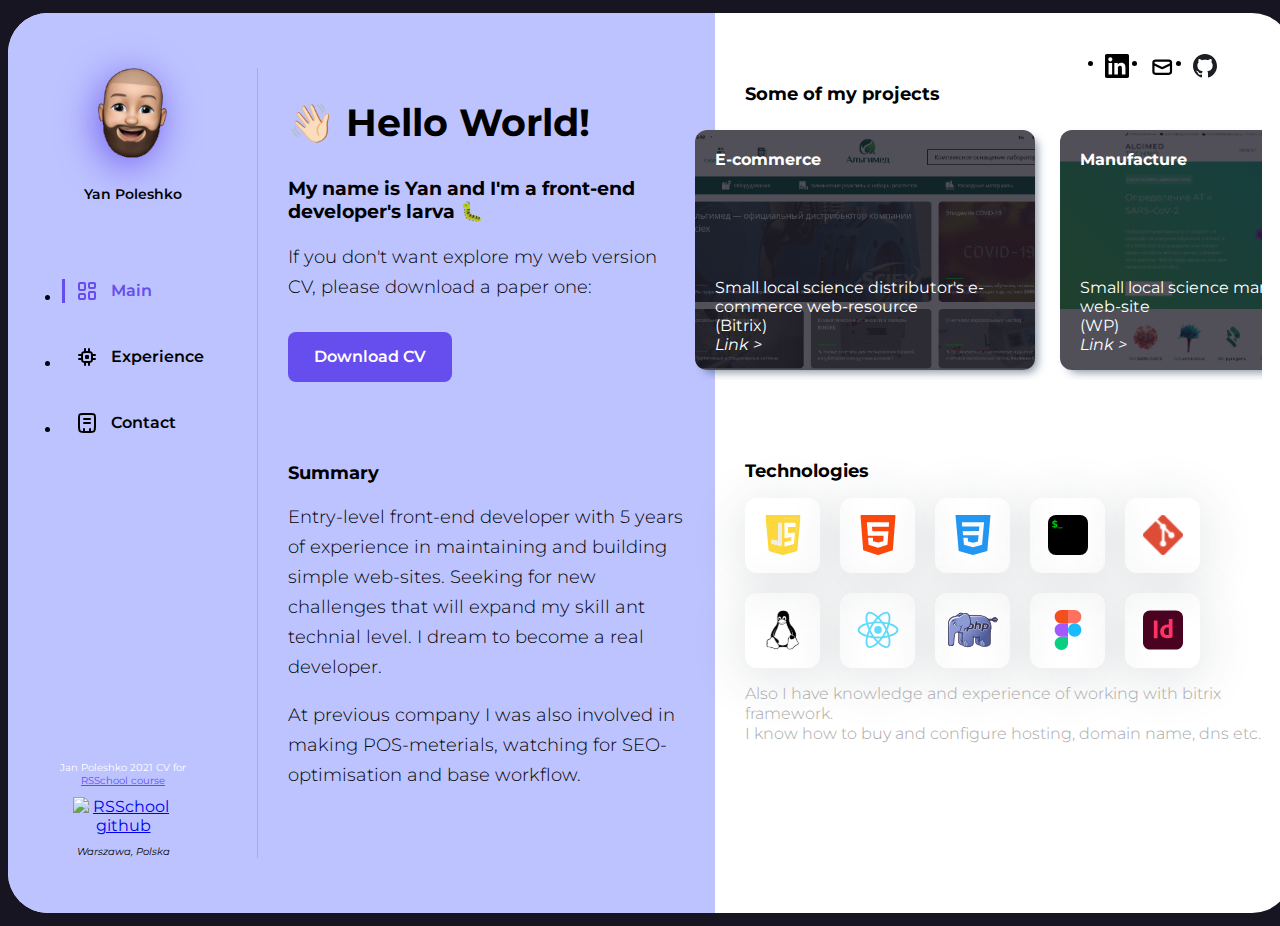
==== commit 484ba1e3: "Add pdf resume" ====
--- a/cv-html-css/index.html
+++ b/cv-html-css/index.html
@@ -69,7 +69,7 @@
                         <h2>👋🏻 Hello World!</h2>
                         <h3>My name is Yan and I'm a front-end developer's larva 🐛</h3>
                         <p class="default_p">If you don't want explore my web version CV, please download a paper one:</p>
-                        <a href="#" class="default_button" title="download paper version of Yan's CV">Download CV</a>
+                        <a href="./poleshko_cv_01.pdf" class="default_button" title="download paper version of Yan's CV" target="_blank">Download CV</a>
                     </section>
                     
                     <section id="summary">
--- a/cv-html-css/style.css
+++ b/cv-html-css/style.css
@@ -94,11 +94,12 @@
   max-width: 1440px;
   background-color: #ffffff;
   border-radius: 40px;
+  min-height: min-content;
 }
 @media screen and (min-width: 1440px) {
   .body__container {
+    margin: 20px auto;
     min-height: 800px;
-    margin: 20px auto;
   }
 }
 @media screen and (max-width: 1440px) {
@@ -109,6 +110,11 @@
 @media screen and (max-width: 1024px) {
   .body__container {
     margin: 0;
+  }
+}
+@media screen and (min-width: 420px) and (max-width: 1440px) {
+  .body__container {
+    min-height: 100vh;
   }
 }
 
@@ -254,7 +260,7 @@
   background-image: url(./images/icons/cpu.svg);
 }
 header .header__container .sideheader__menu_container .main_navigation .main_navigation__item #contacts:before {
-  background-image: url(./images/icons/bag.svg);
+  background-image: url(./images/icons/form.svg);
 }
 header .header__container .sideheader__menu_container .main_navigation .main_navigation__item.active a {
   color: #654DEE;
@@ -324,7 +330,8 @@
   position: fixed;
   height: 35px;
   width: 35px;
-  background: brown;
+  background-image: url("./images/icons/burger.svg");
+  background-size: contain;
   top: 10px;
   left: calc(80px / 2 - 35px / 2);
   cursor: pointer;
